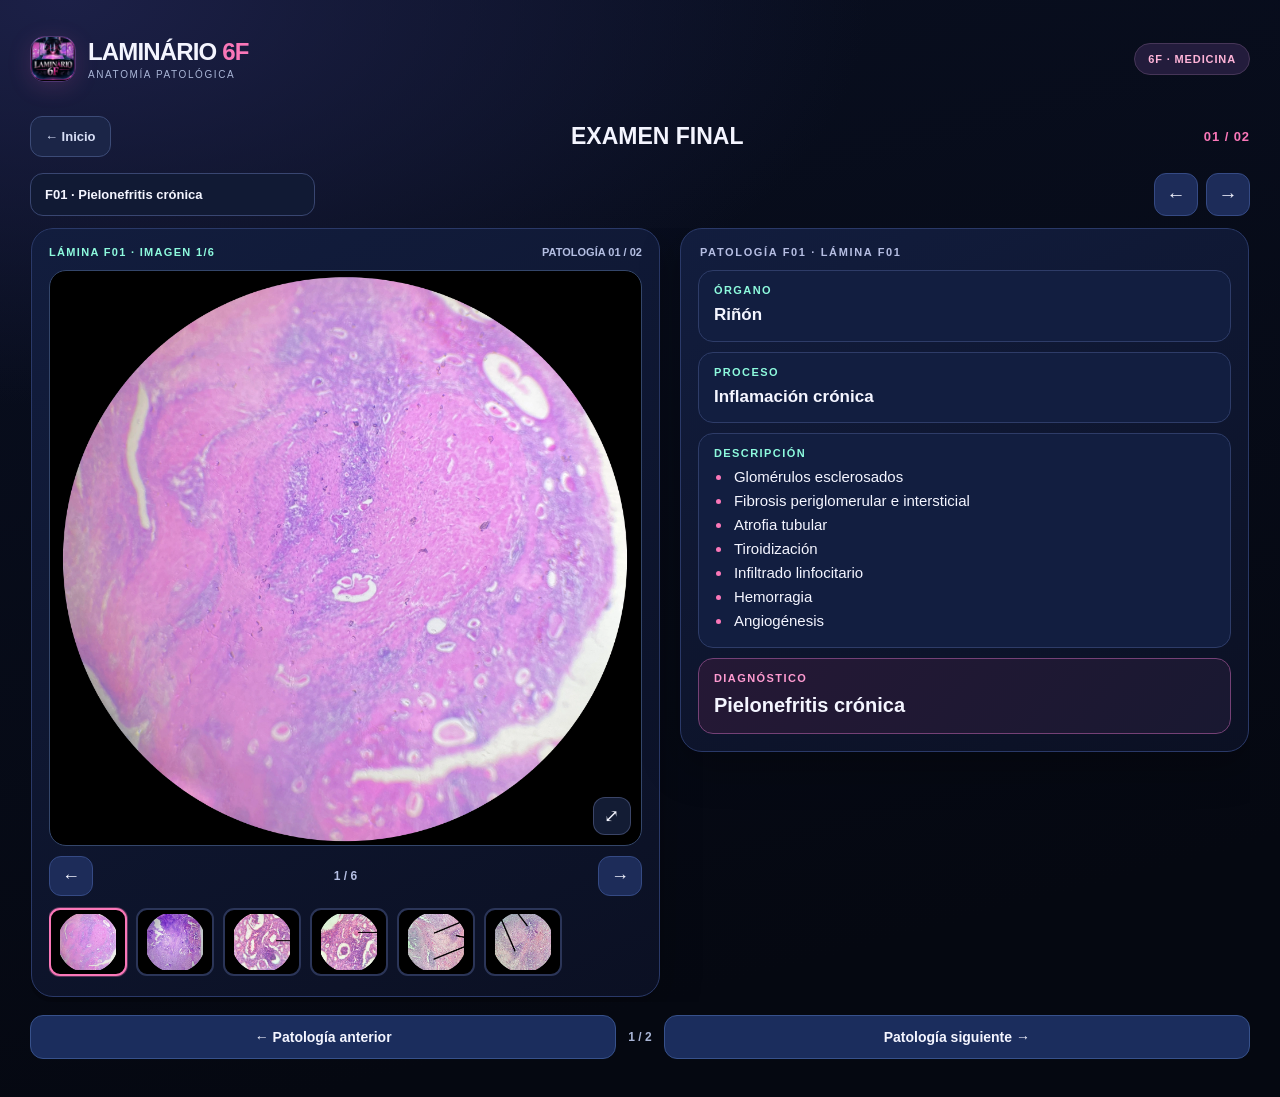
==== final.html @ 40a35e25 "Add files via upload" ====
<!DOCTYPE html>

<html lang="es"><head><title>Laminário 6F — Final</title><meta charset="utf-8"/><meta content="width=device-width,initial-scale=1,viewport-fit=cover" name="viewport"/>
<meta content="#080d1f" name="theme-color"/><meta content="yes" name="apple-mobile-web-app-capable"/><meta content="black-translucent" name="apple-mobile-web-app-status-bar-style"/><meta content="Laminário 6F" name="apple-mobile-web-app-title"/>
<link href="./assets/icons/apple-touch-icon.png" rel="apple-touch-icon" sizes="180x180"/><link href="./assets/icons/apple-touch-icon-152.png" rel="apple-touch-icon" sizes="152x152"/><link href="./assets/icons/favicon-32.png" rel="icon" sizes="32x32" type="image/png"/><link href="./manifest.webmanifest" rel="manifest"/><link href="./assets/style.css?v=20261104-final" rel="stylesheet"/><style>
/* Examen Final: omite la pintura de las patologías inactivas. */
.slide.p2-inactive { visibility: hidden; }
/* La galería usa la miniatura original, sin modificar el archivo en el servidor. */
.case-image:not([src]), .thumb img:not([src]) { opacity: 0; }
/* Evita animaciones simultáneas mientras el iPad decodifica microfotografías grandes. */
.thumbstrip { scroll-behavior: auto; }
.photo-shell.p2-loading::after {
  content: "Cargando microfotografía…";
  position: absolute; left: 50%; top: 50%; transform: translate(-50%,-50%);
  padding: 9px 13px; color: #e0e7ff; background: rgba(9,15,33,.85);
  border: 1px solid #2b3559; border-radius: 10px; font: 600 12px/1.3 system-ui,sans-serif;
  pointer-events:none; white-space:nowrap;
}

/* Final: miniaturas en una sola línea con desplazamiento horizontal. */
#deck .thumbstrip { display: flex !important; flex-wrap: nowrap !important; overflow-x: auto !important; overflow-y: hidden !important; -webkit-overflow-scrolling: touch; overscroll-behavior-x: contain; }
#deck .thumbstrip > .thumb { flex: 0 0 auto !important; }
</style></head><body><div class="shell"><header class="topbar"><a aria-label="Laminário 6F - inicio" class="wordmark" href="./index.html"><img alt="" src="./assets/icons/icon-192.png"/><span><strong>LAMINÁRIO <em>6F</em></strong><span class="sub">Anatomía patológica</span></span></a><span class="micro-tag">6F · MEDICINA</span></header><div class="p2bar"><a class="back" href="./index.html">← Inicio</a><h1 class="slide-title">EXAMEN FINAL</h1><span class="counter" id="counter">01 / 02</span></div>
<div class="toolbar"><select aria-label="Elegir patología" class="case-select" id="caseSelect"><option value="pielonefritis_cronica">F01 · Pielonefritis crónica</option><option value="nefroblastoma">F02 · Nefroblastoma (tumor de Wilms)</option></select><div class="nav-mini"><button aria-label="Patología anterior" id="prevMini" type="button">←</button><button aria-label="Patología siguiente" id="nextMini" type="button">→</button></div></div>
<main aria-label="Patologías del examen final" class="deck" id="deck"><article class="slide" data-case="pielonefritis_cronica" data-diagnosis="Pielonefritis crónica" data-images='["./assets/laminas_final/f01_1.webp", "./assets/laminas_final/f01_2.webp", "./assets/laminas_final/f01_3.webp", "./assets/laminas_final/f01_4.webp", "./assets/laminas_final/f01_5.webp", "./assets/laminas_final/f01_6.webp"]' id="case-f01">
<div class="panel photo-panel"><div class="photo-top"><strong>Lámina F01 · <span class="img-count">IMAGEN 1/6</span></strong><span>PATOLOGÍA 01 / 02</span></div>
<div class="photo-shell"><img alt="Microfotografía 1: Pielonefritis crónica" class="case-image" data-src="./assets/laminas_final/f01_1.webp" decoding="async" loading="eager"/><button aria-label="Ampliar microfotografía" class="zoom-btn" type="button">⤢</button></div>
<div class="image-controls"><button aria-label="Imagen anterior" class="img-nav" data-img-prev="" type="button">←</button><div class="img-status">1 / 6</div><button aria-label="Imagen siguiente" class="img-nav" data-img-next="" type="button">→</button></div>
<nav aria-label="Imágenes de la patología" class="thumbstrip"><button aria-label="Imagen 1" class="thumb active" data-thumb-index="0" type="button"><img alt="" data-src="./assets/laminas_final/thumbs/f01_1.webp" decoding="async" loading="lazy"/></button><button aria-label="Imagen 2" class="thumb" data-thumb-index="1" type="button"><img alt="" data-src="./assets/laminas_final/thumbs/f01_2.webp" decoding="async" loading="lazy"/></button><button aria-label="Imagen 3" class="thumb" data-thumb-index="2" type="button"><img alt="" data-src="./assets/laminas_final/thumbs/f01_3.webp" decoding="async" loading="lazy"/></button><button aria-label="Imagen 4" class="thumb" data-thumb-index="3" type="button"><img alt="" data-src="./assets/laminas_final/thumbs/f01_4.webp" decoding="async" loading="lazy"/></button><button aria-label="Imagen 5" class="thumb" data-thumb-index="4" type="button"><img alt="" data-src="./assets/laminas_final/thumbs/f01_5.webp" decoding="async" loading="lazy"/></button><button aria-label="Imagen 6" class="thumb" data-thumb-index="5" type="button"><img alt="" data-src="./assets/laminas_final/thumbs/f01_6.webp" decoding="async" loading="lazy"/></button></nav></div>
<div class="panel data-panel"><div class="case-tag">PATOLOGÍA F01 · Lámina F01</div>
<section class="field"><h3>Órgano</h3><p>Riñón</p></section>
<section class="field"><h3>Proceso</h3><p>Inflamación crónica</p></section>
<section class="field"><h3>Descripción</h3><ul><li>Glomérulos esclerosados</li><li>Fibrosis periglomerular e intersticial</li><li>Atrofia tubular</li><li>Tiroidización</li><li>Infiltrado linfocitario</li><li>Hemorragia</li><li>Angiogénesis</li></ul></section>
<section class="field diagnosis"><h3>Diagnóstico</h3><p>Pielonefritis crónica</p></section></div></article><article class="slide" data-case="nefroblastoma" data-diagnosis="Nefroblastoma (tumor de Wilms)" data-images='["./assets/laminas_final/f02_1.webp", "./assets/laminas_final/f02_2.webp", "./assets/laminas_final/f02_3.webp", "./assets/laminas_final/f02_4.webp", "./assets/laminas_final/f02_5.webp", "./assets/laminas_final/f02_6.webp", "./assets/laminas_final/f02_7.webp"]' id="case-f02">
<div class="panel photo-panel"><div class="photo-top"><strong>Lámina F02 · <span class="img-count">IMAGEN 1/7</span></strong><span>PATOLOGÍA 02 / 02</span></div>
<div class="photo-shell"><img alt="Microfotografía 1: Nefroblastoma (tumor de Wilms)" class="case-image" data-src="./assets/laminas_final/f02_1.webp" decoding="async" loading="eager"/><button aria-label="Ampliar microfotografía" class="zoom-btn" type="button">⤢</button></div>
<div class="image-controls"><button aria-label="Imagen anterior" class="img-nav" data-img-prev="" type="button">←</button><div class="img-status">1 / 7</div><button aria-label="Imagen siguiente" class="img-nav" data-img-next="" type="button">→</button></div>
<nav aria-label="Imágenes de la patología" class="thumbstrip"><button aria-label="Imagen 1" class="thumb active" data-thumb-index="0" type="button"><img alt="" data-src="./assets/laminas_final/thumbs/f02_1.webp" decoding="async" loading="lazy"/></button><button aria-label="Imagen 2" class="thumb" data-thumb-index="1" type="button"><img alt="" data-src="./assets/laminas_final/thumbs/f02_2.webp" decoding="async" loading="lazy"/></button><button aria-label="Imagen 3" class="thumb" data-thumb-index="2" type="button"><img alt="" data-src="./assets/laminas_final/thumbs/f02_3.webp" decoding="async" loading="lazy"/></button><button aria-label="Imagen 4" class="thumb" data-thumb-index="3" type="button"><img alt="" data-src="./assets/laminas_final/thumbs/f02_4.webp" decoding="async" loading="lazy"/></button><button aria-label="Imagen 5" class="thumb" data-thumb-index="4" type="button"><img alt="" data-src="./assets/laminas_final/thumbs/f02_5.webp" decoding="async" loading="lazy"/></button><button aria-label="Imagen 6" class="thumb" data-thumb-index="5" type="button"><img alt="" data-src="./assets/laminas_final/thumbs/f02_6.webp" decoding="async" loading="lazy"/></button><button aria-label="Imagen 7" class="thumb" data-thumb-index="6" type="button"><img alt="" data-src="./assets/laminas_final/thumbs/f02_7.webp" decoding="async" loading="lazy"/></button></nav></div>
<div class="panel data-panel"><div class="case-tag">PATOLOGÍA F02 · Lámina F02</div>
<section class="field"><h3>Órgano</h3><p>Riñón</p></section>
<section class="field"><h3>Proceso</h3><p>Neoplasia maligna</p></section>
<section class="field"><h3>Descripción</h3><ul><li>Proliferación neoplásica maligna</li><li>Compuesta por tres componentes: blastematoso, epitelial y mesenquimatoso</li></ul></section>
<section class="field diagnosis"><h3>Diagnóstico</h3><p>Nefroblastoma (tumor de Wilms)</p></section></div></article></main>
<div class="bottom-pager"><button id="pagerPrev" type="button">← Patología anterior</button><span class="progress" id="pagerCounter">1 / 2</span><button id="pagerNext" type="button">Patología siguiente →</button></div>
</div><div aria-hidden="true" class="lightbox" id="lightbox"><button aria-label="Cerrar" class="lightbox-close" type="button">×</button><img alt="" id="fullImage"/></div><script>(()=>{
'use strict';
const deck = document.getElementById('deck');
if(!deck) return;
const slides = [...deck.querySelectorAll('.slide')];
const counter = document.getElementById('counter');
const caseSelect = document.getElementById('caseSelect');
const miniPrev = document.getElementById('prevMini');
const miniNext = document.getElementById('nextMini');
const pagerPrev = document.getElementById('pagerPrev');
const pagerNext = document.getElementById('pagerNext');
const pagerCounter = document.getElementById('pagerCounter');
const fullscreen = document.getElementById('lightbox');
const fullImage = document.getElementById('fullImage');

let current = -1;
let lastImageSwipe = 0;
let touchStart = null;

function refreshThumbs(slide) {
  if(!slide._active) return;
  const strip = slide._strip;
  const viewport = strip.getBoundingClientRect();
  // Sólo las miniaturas visibles y sus vecinas (hasta 60 px) tienen src.
  const margin = 60;
  for (const thumb of slide._thumbs) {
    const img = thumb.querySelector('img');
    const box = thumb.getBoundingClientRect();
    const visible = box.right >= viewport.left - margin && box.left <= viewport.right + margin;
    const path = img.dataset.src;
    if(visible) {
      if(path && img.getAttribute('src') !== path) img.src = path;
    } else if(img.hasAttribute('src')) {
      img.removeAttribute('src');
    }
  }
}
function queueThumbRefresh(slide, delay=0) {
  clearTimeout(slide._thumbTimer);
  slide._thumbTimer = setTimeout(() => {
    if(!slide._active) return;
    refreshThumbs(slide);
  }, delay);
}
function releaseSlide(slide) {
  clearTimeout(slide._thumbTimer);
  if(slide._thumbFrame) cancelAnimationFrame(slide._thumbFrame);
  slide._active = false;
  // Removing src drops the live DOM reference to full-resolution bitmaps.
  // The browser manages when the decoded bitmap is actually evicted.
  slide._main.removeAttribute('src');
  slide._main.closest('.photo-shell')?.classList.remove('p2-loading');
  for(const thumb of slide._thumbs) thumb.querySelector('img').removeAttribute('src');
  slide.classList.add('p2-inactive');
}
function mountSlide(slide) {
  slide._active = true;
  slide.classList.remove('p2-inactive');
  const path=slide._images[slide._imageIndex];
  const main=slide._main;
  main.loading='eager';
  main.decoding='async';
  main.fetchPriority='high';
  if(path && main.getAttribute('src') !== path) {
    slide._imageRequest=(slide._imageRequest||0)+1;
    const token=slide._imageRequest;
    slide._main.closest('.photo-shell')?.classList.add('p2-loading');
    main.src=path;
    // decode() resolves asynchronously; avoid loading all other cards.
    Promise.resolve(typeof main.decode==='function' ? main.decode() : null).catch(()=>{}).finally(()=>{
      if(slide._active && slide._imageRequest===token) {
        slide._main.closest('.photo-shell')?.classList.remove('p2-loading');
      }
    });
  }
  // Paint data panel immediately; defer thumbnail image decode until the
  // main image has had a chance to load and the card becomes visible.
  queueThumbRefresh(slide, 170);
}
function renderImage(slide, index) {
  const images=slide._images;
  if(!images.length) return;
  index=(index+images.length)%images.length;
  slide._imageIndex=index;
  const path=images[index];
  const main=slide._main;
  main.alt=`Microfotografía ${index+1}: ${slide.dataset.diagnosis||''}`;
  slide._count.textContent=`IMAGEN ${index+1}/${images.length}`;
  slide._status.textContent=`${index+1} / ${images.length}`;
  slide._thumbs.forEach((thumb,i)=>thumb.classList.toggle('active',i===index));
  if(slide._zoom) {
    slide._zoom.dataset.zoom=path;
    slide._zoom.dataset.alt=slide.dataset.diagnosis||'';
  }
  if(!slide._active) return;
  if(main.getAttribute('src')!==path) {
    slide._imageRequest=(slide._imageRequest||0)+1;
    const token=slide._imageRequest;
    slide._main.closest('.photo-shell')?.classList.add('p2-loading');
    main.src=path;
    Promise.resolve(typeof main.decode==='function' ? main.decode() : null).catch(()=>{}).finally(()=>{
      if(slide._active && slide._imageRequest===token) {
        slide._main.closest('.photo-shell')?.classList.remove('p2-loading');
      }
    });
  }
  // The thumbnail strip scrolls on its own; it never moves the card.
  const selected=slide._thumbs[index];
  if(selected){
    const strip=slide._strip;
    const rect=selected.getBoundingClientRect();
    const view=strip.getBoundingClientRect();
    if(rect.left<view.left+3 || rect.right>view.right-3){
      const left=selected.offsetLeft-strip.offsetLeft;
      strip.scrollTo({left:Math.max(0,left-(strip.clientWidth-selected.offsetWidth)/2),behavior:'auto'});
    }
  }
  queueThumbRefresh(slide, 70);
}
function showZoom(slide) {
  if(!slide._active || !fullscreen || !fullImage) return;
  if(Date.now()-lastImageSwipe<420) return;
  const url=slide._images[slide._imageIndex];
  fullImage.src=url;
  fullImage.alt=slide.dataset.diagnosis||'';
  fullscreen.classList.add('open');
  document.body.style.overflow='hidden';
}
slides.forEach(slide => {
  slide._images=JSON.parse(slide.dataset.images||'[]');
  slide._imageIndex=0;
  slide._active=false;
  slide._main=slide.querySelector('.case-image');
  slide._strip=slide.querySelector('.thumbstrip');
  slide._count=slide.querySelector('.img-count');
  slide._status=slide.querySelector('.img-status');
  slide._zoom=slide.querySelector('.zoom-btn');
  slide._thumbs=[...slide.querySelectorAll('[data-thumb-index]')];
  slide.classList.add('p2-inactive');
  // Metadata only; no image is loaded during initialization.
  slide._thumbs.forEach((thumb, i)=>{
    const image=thumb.querySelector('img');
    image.loading='lazy'; image.decoding='async';
    if(!image.dataset.src) image.dataset.src=slide._images[i]||'';
    image.removeAttribute('src');
    thumb.addEventListener('click',e=>{
      e.preventDefault(); e.stopPropagation(); renderImage(slide,i);
    });
  });
  slide._main.removeAttribute('src');
  slide._main.loading='lazy';
  slide._renderImage=i=>renderImage(slide,i);
  slide.querySelector('[data-img-prev]')?.addEventListener('click',e=>{
    e.preventDefault();e.stopPropagation();renderImage(slide,slide._imageIndex-1);
  });
  slide.querySelector('[data-img-next]')?.addEventListener('click',e=>{
    e.preventDefault();e.stopPropagation();renderImage(slide,slide._imageIndex+1);
  });
  slide._main.addEventListener('click',()=>showZoom(slide));
  slide._zoom?.addEventListener('click',e=>{
    e.preventDefault();e.stopPropagation();showZoom(slide);
  });
  slide._strip.addEventListener('scroll',()=>{
    if(!slide._active)return;
    if(slide._thumbFrame) cancelAnimationFrame(slide._thumbFrame);
    slide._thumbFrame=requestAnimationFrame(()=>refreshThumbs(slide));
  },{passive:true});
});

function sync(n) {
  const s=slides[n];
  counter.textContent=String(n+1).padStart(2,'0')+' / '+String(slides.length).padStart(2,'0');
  pagerCounter.textContent=(n+1)+' / '+slides.length;
  caseSelect.value=s.dataset.case;
  if(location.hash!=='#'+s.id) history.replaceState(null,'','#'+s.id);
}
function go(n, smooth=true) {
  n=(n+slides.length)%slides.length;
  if(current===n)return;
  const old=slides[current];
  const slide=slides[n];
  // Omit large card transitions while the image is being decoded.
  // Moving the deck instantly avoids rendering a 4K photo on every
  // animation frame. The image itself remains full original resolution.
  if(old) releaseSlide(old);
  for(const other of slides) if(other!==slide && other!==old && other._active) releaseSlide(other);
  current=n;
  deck.scrollTo({left:slide.offsetLeft-deck.offsetLeft,behavior:'auto'});
  sync(n);
  mountSlide(slide);
}

// Swipe within a pathology switches only the selected microphotograph.
deck.addEventListener('touchstart',e=>{
  if(e.touches.length!==1){touchStart=null;return;}
  if(e.target.closest('.thumbstrip,button,select,a')){touchStart=null;return;}
  const slide=e.target.closest('.slide');
  if(!slide || !slide._active){touchStart=null;return;}
  touchStart={x:e.touches[0].clientX,y:e.touches[0].clientY,slide};
},{passive:true});
deck.addEventListener('touchend',e=>{
  if(!touchStart||!e.changedTouches.length)return;
  const start=touchStart;touchStart=null;
  const dx=e.changedTouches[0].clientX-start.x;
  const dy=e.changedTouches[0].clientY-start.y;
  if(Math.abs(dx)<42||Math.abs(dx)<Math.abs(dy)*1.35)return;
  if(start.slide._images.length<2)return;
  lastImageSwipe=Date.now();
  start.slide._renderImage(start.slide._imageIndex+(dx<0?1:-1));
},{passive:true});
deck.addEventListener('touchcancel',()=>{touchStart=null;},{passive:true});

for(const button of [miniPrev,pagerPrev]) button?.addEventListener('click',()=>go(current-1));
for(const button of [miniNext,pagerNext]) button?.addEventListener('click',()=>go(current+1));
caseSelect?.addEventListener('change',()=>{
  const n=slides.findIndex(slide=>slide.dataset.case===caseSelect.value);
  if(n>=0)go(n,false);
});
function closeZoom(){
  fullscreen?.classList.remove('open');
  document.body.style.overflow='';
  if(fullImage) fullImage.removeAttribute('src');
}
fullscreen?.addEventListener('click',e=>{
  if(e.target===fullscreen || e.target.closest('.lightbox-close'))closeZoom();
});
document.addEventListener('keydown',e=>{
  if(fullscreen?.classList.contains('open')){if(e.key==='Escape')closeZoom();return;}
  if(e.target.closest('input,select,textarea'))return;
  const slide=slides[current];
  if(e.key==='ArrowRight'&&slide._images.length>1)slide._renderImage(slide._imageIndex+1);
  if(e.key==='ArrowLeft'&&slide._images.length>1)slide._renderImage(slide._imageIndex-1);
});
window.addEventListener('hashchange',()=>{
  const n=slides.findIndex(s=>'#'+s.id===location.hash);
  if(n>=0&&n!==current)go(n,false);
});
window.addEventListener('pageshow',()=>{
  if(current>=0 && !slides[current]._active)mountSlide(slides[current]);
});
const initial=slides.findIndex(s=>'#'+s.id===location.hash);
requestAnimationFrame(()=>go(initial<0?0:initial,false));
})();
</script></body></html>
---- assets/style.css ----
:root{color-scheme:dark;--bg:#070a15;--base:#0c1228;--surface:#111a36;--surface2:#121e43;--stroke:#2b3559;--text:#f4f5ff;--muted:#a9b5d6;--pink:#fa77b8;--pink2:#ef5bac;--mint:#8dfadd;--gold:#ffc683;--radius:22px}
*{box-sizing:border-box}html{scroll-behavior:smooth}body{margin:0;min-width:320px;max-width:100%;overflow-x:hidden;background:radial-gradient(ellipse 85% 50% at 5% 0%,#1c2047 0%,transparent 74%),linear-gradient(165deg,#090f21,#050811 82%);font-family:Inter,ui-sans-serif,-apple-system,BlinkMacSystemFont,'Segoe UI',Roboto,Arial,sans-serif;color:var(--text);-webkit-font-smoothing:antialiased}
a{color:inherit;text-decoration:none}button,select{font:inherit}button,a,select{-webkit-tap-highlight-color:transparent}button{cursor:pointer}button:focus-visible,a:focus-visible,select:focus-visible{outline:3px solid var(--mint);outline-offset:3px}
.shell{max-width:1280px;margin:0 auto;padding:clamp(15px,2.5vw,30px);padding-bottom:max(25px,env(safe-area-inset-bottom))}
.topbar{display:flex;align-items:center;justify-content:space-between;gap:14px;min-height:58px;margin-bottom:clamp(16px,2.4vw,28px)}
.wordmark{display:inline-flex;align-items:center;gap:12px;min-width:0}.wordmark img{width:46px;height:46px;object-fit:cover;border-radius:14px;border:1px solid #4d3670;box-shadow:0 5px 23px #fc66bc25}.wordmark strong{font-size:clamp(16px,2.5vw,24px);font-weight:900;letter-spacing:-.035em;white-space:nowrap}.wordmark strong em{font-style:normal;color:var(--pink)}.wordmark .sub{font-size:10px;text-transform:uppercase;letter-spacing:.16em;color:var(--muted);display:block;margin-top:3px}
.micro-tag{padding:9px 13px;border:1px solid #463658;background:#231c3c;border-radius:99px;font-size:11px;font-weight:900;color:#ffb4d8;letter-spacing:.08em;white-space:nowrap}
.home{min-height:min(780px,92svh);display:grid;place-items:center;gap:22px;grid-template-columns:1fr 1fr}.home-hero{width:100%;max-width:500px;align-self:center;justify-self:center;position:relative}.home-hero img{width:100%;height:auto;max-height:min(55svh,515px);object-fit:contain;display:block;border-radius:25%;filter:drop-shadow(0 24px 50px #ee409a1c)}.home-copy{align-self:center}.eyebrow{font-size:11px;font-weight:900;color:var(--mint);letter-spacing:.19em;text-transform:uppercase}.home h1{font-size:clamp(36px,6vw,78px);letter-spacing:-.065em;line-height:1.01;margin:12px 0 18px}.home h1 span{color:var(--pink)}.home .caption{font-size:clamp(14px,1.8vw,17px);color:var(--muted);margin:0 0 27px;line-height:1.5}.choice-grid{display:grid;grid-template-columns:repeat(2,minmax(0,1fr));gap:12px}.choice{min-width:0;display:flex;flex-direction:column;gap:18px;justify-content:space-between;text-align:left;border:1px solid #303c69;background:linear-gradient(145deg,#162448,#11172c);border-radius:21px;padding:clamp(16px,2vw,23px);min-height:204px;transition:transform .2s,border-color .2s,background .2s;box-shadow:0 16px 30px #0003}.choice:hover{transform:translateY(-3px);border-color:var(--pink)}.choice .heading{display:flex;align-items:center;justify-content:space-between;gap:8px}.choice .number{font-size:clamp(32px,4vw,48px);font-weight:950;line-height:1;letter-spacing:-.06em}.choice .arrow{font-size:22px;color:var(--pink)}.choice .c-title{font-size:15px;font-weight:850}.choice .c-desc{font-size:12px;color:var(--muted);margin-top:6px;line-height:1.45}.choice.coming{background:linear-gradient(145deg,#171e36,#101727);border-color:#273148}.choice.coming .number{color:#8390b9}.choice.coming .arrow{color:#7281a6}
.coming-section{max-width:800px;min-height:62svh;display:grid;place-items:center;text-align:center;margin:auto}.coming-section .inner{background:linear-gradient(180deg,#111b3c,#0b1027);border:1px solid #2a3968;border-radius:28px;padding:clamp(25px,5vw,65px);width:100%}.coming-section h1{font-size:clamp(40px,8vw,92px);letter-spacing:-.055em;margin:4px 0}.coming-section p{color:var(--muted);font-size:clamp(14px,2vw,18px)}.primary-link{display:inline-flex;justify-content:center;align-items:center;border-radius:13px;padding:12px 18px;background:#283b78;border:1px solid #3c5292;font-weight:800;margin-top:22px}
.p2bar{display:grid;grid-template-columns:auto minmax(0,1fr) auto;gap:14px;align-items:center;margin:0 0 16px}.back{display:inline-flex;align-items:center;gap:8px;color:#d8dff6;background:#1b2547;border:1px solid #3c4b77;border-radius:12px;font-weight:700;font-size:13px;padding:12px 14px;white-space:nowrap}.slide-title{font-size:clamp(16px,2.5vw,23px);font-weight:900;text-align:center;line-height:1.1;margin:0}.counter{color:var(--pink);font-size:13px;letter-spacing:.07em;font-variant-numeric:tabular-nums;font-weight:900;white-space:nowrap}
.toolbar{display:flex;align-items:center;gap:10px;justify-content:space-between;margin-bottom:12px;flex-wrap:wrap}.case-select{min-width:0;max-width:100%;background:#111a34;color:var(--text);border:1px solid #394671;border-radius:13px;min-height:43px;padding:9px 35px 9px 14px;appearance:none;cursor:pointer;font-size:13px;font-weight:750}.nav-mini{display:inline-flex;gap:8px}.nav-mini button{background:#1d2c59;color:var(--text);border:1px solid #354a84;border-radius:12px;font-weight:800;font-size:19px;width:44px;height:43px}.nav-mini button:hover{border-color:#ed8fc5}
/* Scroll snap itself is the swipe engine, even without JavaScript. */
.deck{display:flex;gap:0;width:100%;overflow-x:hidden;overflow-y:hidden;scroll-snap-type:none;overscroll-behavior-x:contain;scrollbar-width:none;border-radius:var(--radius);touch-action:pan-y}.deck::-webkit-scrollbar{display:none}.slide{scroll-snap-align:none;scroll-snap-stop:normal;flex:0 0 100%;min-width:0;width:100%;padding:0 1px 5px;display:grid;grid-template-columns:minmax(0,1.05fr) minmax(0,.95fr);gap:clamp(10px,1.6vw,20px);align-items:start}
.panel{min-width:0;background:linear-gradient(155deg,#121d3e,#0b1023);border:1px solid #2a3968;box-shadow:0 15px 40px #0004;border-radius:var(--radius);padding:clamp(10px,1.5vw,17px)}
.photo-top{display:flex;align-items:center;justify-content:space-between;gap:8px;margin:0 0 12px;color:#b4bee2}.photo-top strong{font-size:11px;font-weight:900;letter-spacing:.12em;color:var(--mint);text-transform:uppercase}.photo-top span{font-size:11px;font-variant-numeric:tabular-nums;font-weight:800;white-space:nowrap}
.photo-shell{background:#000;border:1px solid #34466a;border-radius:17px;width:100%;height:clamp(280px,54svh,630px);overflow:hidden;display:flex;align-items:center;justify-content:center;position:relative}
.photo-shell img{width:100%;height:100%;object-fit:contain;display:block;clip-path:inset(3px round 5px);user-select:none;-webkit-user-drag:none}
.zoom-btn{position:absolute;right:10px;bottom:10px;width:38px;height:38px;background:#182342cc;color:var(--text);border:1px solid #56618a99;border-radius:12px;font-size:18px;backdrop-filter:blur(8px)}
.image-controls{display:grid;grid-template-columns:44px 1fr 44px;gap:10px;align-items:center;margin-top:10px}.img-nav{height:40px;border-radius:12px;border:1px solid #354a84;background:#1d2c59;color:var(--text);font-weight:900;font-size:18px}.img-status{text-align:center;color:#b4bee2;font-size:12px;font-weight:850;font-variant-numeric:tabular-nums}.thumbstrip{display:flex;gap:9px;overflow-x:auto;padding:12px 0 3px;scrollbar-width:thin;scrollbar-color:#343f66 transparent}.thumb{flex:0 0 68px;height:68px;overflow:hidden;border-radius:11px;border:2px solid #2b3558;display:block;background:#000}.thumb.active{border-color:var(--pink);box-shadow:0 0 0 1px #fc7cbb50}.thumb img{width:100%;height:100%;display:block;object-fit:contain;clip-path:inset(3px round 4px)}
.data-panel{display:flex;flex-direction:column;gap:10px}.case-tag{font-size:11px;text-transform:uppercase;letter-spacing:.15em;color:#b6bee3;font-weight:900;padding:0 2px 2px}.field{border:1px solid #2e3c68;background:#121e40;border-radius:15px;padding:clamp(12px,1.4vw,17px)}.field h3{margin:0 0 7px;color:var(--mint);font-size:11px;letter-spacing:.13em;text-transform:uppercase;font-weight:900}.field p{margin:0;font-size:clamp(14px,1.4vw,17px);line-height:1.45;font-weight:650}.field ul{padding-left:18px;margin:0}.field li{line-height:1.46;font-size:clamp(13px,1.25vw,15px);padding-left:2px;margin:3px 0}.field li::marker{color:var(--pink)}.diagnosis{border-color:#754176;background:linear-gradient(130deg,#251835,#191831)}.diagnosis h3{color:#ff9bd1}.diagnosis p{font-weight:850;font-size:clamp(15px,1.75vw,20px)}
.bottom-pager{display:flex;align-items:center;justify-content:space-between;gap:12px;padding:13px 0}.bottom-pager button{flex:1;border-radius:13px;border:1px solid #37518b;background:#1b2d5d;color:var(--text);font-size:14px;font-weight:800;padding:13px 10px}.bottom-pager .progress{color:var(--muted);font-size:12px;white-space:nowrap;font-weight:750}
.lightbox{display:none;position:fixed;inset:0;background:#040712f2;z-index:100;align-items:center;justify-content:center;padding:65px 10px max(10px,env(safe-area-inset-bottom))}.lightbox.open{display:flex}.lightbox img{max-width:98%;max-height:95%;object-fit:contain;background:#000;border-radius:12px}.lightbox-close{position:absolute;right:clamp(15px,4vw,40px);top:clamp(13px,4vw,30px);font-size:28px;color:#fff;border:1px solid #7180a0;border-radius:50%;background:#172043;width:43px;height:43px}
@media (min-width:1020px){.slide{grid-template-columns:minmax(0,1.05fr) minmax(0,.95fr)}.photo-shell{height:min(64svh,610px)}.data-panel{gap:10px}.field{padding:13px 15px}.field li{margin:2px 0}}
@media (min-width:700px) and (max-width:1019px){.photo-shell{height:clamp(350px,50svh,600px)}.field{padding:12px}.field li{font-size:13.5px}}
@media(max-width:699px){.shell{padding:12px 10px max(16px,env(safe-area-inset-bottom))}.topbar{min-height:49px;margin-bottom:12px}.wordmark{gap:9px}.wordmark img{width:39px;height:39px;border-radius:11px}.wordmark strong{font-size:18px}.wordmark .sub{font-size:9px}.micro-tag{padding:8px 11px;font-size:10px}.home{display:flex;flex-direction:column;min-height:auto;gap:8px;padding:12px 0 25px}.home-hero{max-width:min(46svh,285px)}.home-hero img{max-height:clamp(155px,28svh,270px)}.home-copy{width:100%;text-align:center}.home h1{font-size:clamp(36px,9vw,55px);margin:8px 0}.home .caption{margin-bottom:17px}.choice-grid{text-align:left}.choice{min-height:174px;padding:14px;gap:18px}.choice .number{font-size:33px}.choice .c-title{font-size:14px}.choice .c-desc{font-size:11px}.p2bar{gap:8px;grid-template-columns:auto minmax(0,1fr) auto;margin-bottom:10px}.back{padding:10px 11px;font-size:12px}.slide-title{font-size:15px}.counter{font-size:12px}.case-select{flex:1;min-width:0;max-width:calc(100% - 112px)}.toolbar{flex-wrap:nowrap;gap:7px}.slide{display:flex;flex-direction:column;gap:11px}.slide>.panel{width:100%;border-radius:19px}.photo-panel{padding:10px}.photo-top{margin-bottom:8px}.photo-shell{height:clamp(240px,40svh,400px);border-radius:13px}.thumbstrip{gap:7px;padding-top:9px}.thumb{height:53px;flex-basis:53px}.data-panel{padding:10px;gap:8px}.case-tag{padding:0 3px}.field{padding:10px 12px;border-radius:13px}.field h3{font-size:10.5px;margin-bottom:4px}.field p{font-size:14.5px}.field li{font-size:13px;line-height:1.33;margin:2px 0}.diagnosis p{font-size:15px}.bottom-pager button{font-size:13px;padding:12px 8px}.bottom-pager{gap:8px}}
@media(max-width:370px){.micro-tag{display:none}.choice-grid{gap:9px}.choice{min-height:165px}.home-hero{max-width:225px}.p2bar .slide-title{font-size:13px}.field li{font-size:12px}}
@media (prefers-reduced-motion:reduce){*{scroll-behavior:auto!important;animation:none!important;transition:none!important}}

/* P2: las patologías son fijas; solo las microfotografías responden al gesto lateral. */
.photo-shell{touch-action:pan-y}
.case-image{transition:opacity 120ms ease-out}
.img-nav:disabled{opacity:.4;cursor:default}
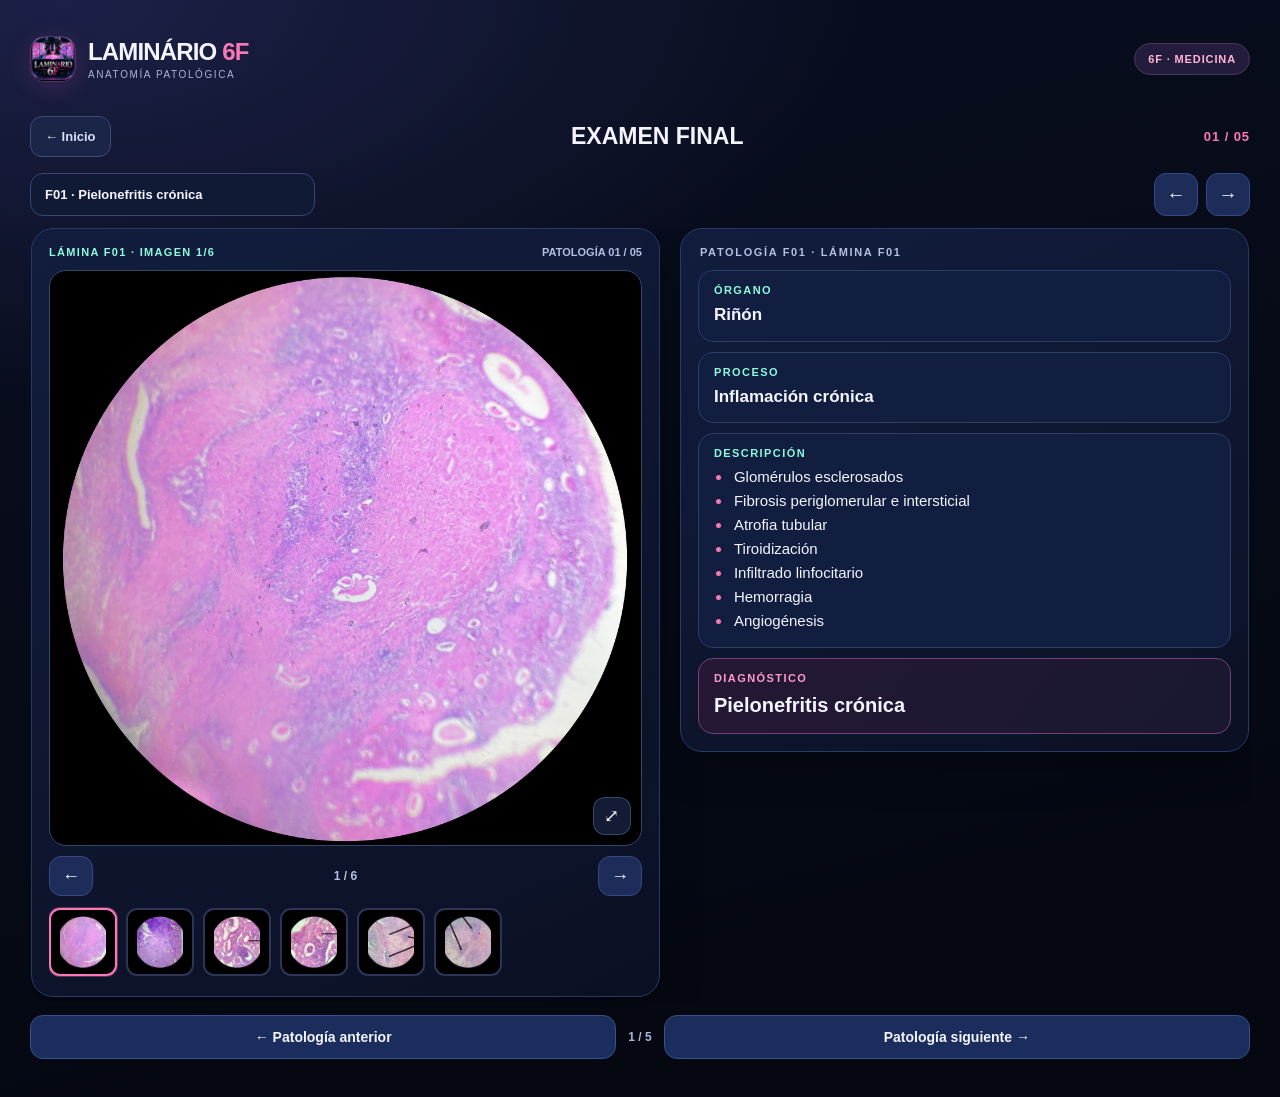
==== commit 908d8a1d: "Add files via upload" ====
--- a/final.html
+++ b/final.html
@@ -2,7 +2,7 @@
 
 <html lang="es"><head><title>Laminário 6F — Final</title><meta charset="utf-8"/><meta content="width=device-width,initial-scale=1,viewport-fit=cover" name="viewport"/>
 <meta content="#080d1f" name="theme-color"/><meta content="yes" name="apple-mobile-web-app-capable"/><meta content="black-translucent" name="apple-mobile-web-app-status-bar-style"/><meta content="Laminário 6F" name="apple-mobile-web-app-title"/>
-<link href="./assets/icons/apple-touch-icon.png" rel="apple-touch-icon" sizes="180x180"/><link href="./assets/icons/apple-touch-icon-152.png" rel="apple-touch-icon" sizes="152x152"/><link href="./assets/icons/favicon-32.png" rel="icon" sizes="32x32" type="image/png"/><link href="./manifest.webmanifest" rel="manifest"/><link href="./assets/style.css?v=20261104-final" rel="stylesheet"/><style>
+<link href="./assets/icons/apple-touch-icon.png" rel="apple-touch-icon" sizes="180x180"/><link href="./assets/icons/apple-touch-icon-152.png" rel="apple-touch-icon" sizes="152x152"/><link href="./assets/icons/favicon-32.png" rel="icon" sizes="32x32" type="image/png"/><link href="./manifest.webmanifest" rel="manifest"/><link href="./assets/style.css?v=20261111-final5" rel="stylesheet"/><style>
 /* Examen Final: omite la pintura de las patologías inactivas. */
 .slide.p2-inactive { visibility: hidden; }
 /* La galería usa la miniatura original, sin modificar el archivo en el servidor. */
@@ -17,13 +17,10 @@
   pointer-events:none; white-space:nowrap;
 }
 
-/* Final: miniaturas en una sola línea con desplazamiento horizontal. */
-#deck .thumbstrip { display: flex !important; flex-wrap: nowrap !important; overflow-x: auto !important; overflow-y: hidden !important; -webkit-overflow-scrolling: touch; overscroll-behavior-x: contain; }
-#deck .thumbstrip > .thumb { flex: 0 0 auto !important; }
-</style></head><body><div class="shell"><header class="topbar"><a aria-label="Laminário 6F - inicio" class="wordmark" href="./index.html"><img alt="" src="./assets/icons/icon-192.png"/><span><strong>LAMINÁRIO <em>6F</em></strong><span class="sub">Anatomía patológica</span></span></a><span class="micro-tag">6F · MEDICINA</span></header><div class="p2bar"><a class="back" href="./index.html">← Inicio</a><h1 class="slide-title">EXAMEN FINAL</h1><span class="counter" id="counter">01 / 02</span></div>
-<div class="toolbar"><select aria-label="Elegir patología" class="case-select" id="caseSelect"><option value="pielonefritis_cronica">F01 · Pielonefritis crónica</option><option value="nefroblastoma">F02 · Nefroblastoma (tumor de Wilms)</option></select><div class="nav-mini"><button aria-label="Patología anterior" id="prevMini" type="button">←</button><button aria-label="Patología siguiente" id="nextMini" type="button">→</button></div></div>
+</style></head><body><div class="shell"><header class="topbar"><a aria-label="Laminário 6F - inicio" class="wordmark" href="./index.html"><img alt="" src="./assets/icons/icon-192.png"/><span><strong>LAMINÁRIO <em>6F</em></strong><span class="sub">Anatomía patológica</span></span></a><span class="micro-tag">6F · MEDICINA</span></header><div class="p2bar"><a class="back" href="./index.html">← Inicio</a><h1 class="slide-title">EXAMEN FINAL</h1><span class="counter" id="counter">01 / 05</span></div>
+<div class="toolbar"><select aria-label="Elegir patología" class="case-select" id="caseSelect"><option value="pielonefritis_cronica">F01 · Pielonefritis crónica</option><option value="nefroblastoma">F02 · Nefroblastoma (tumor de Wilms)</option><option value="bocio_coloide_multinodular">F03 · Bocio coloide multinodular</option><option value="tiroiditis_de_hashimoto">F04 · Tiroiditis de Hashimoto</option><option value="carcinoma_papilar_de_tiroides">F05 · Carcinoma papilar de tiroides</option></select><div class="nav-mini"><button aria-label="Patología anterior" id="prevMini" type="button">←</button><button aria-label="Patología siguiente" id="nextMini" type="button">→</button></div></div>
 <main aria-label="Patologías del examen final" class="deck" id="deck"><article class="slide" data-case="pielonefritis_cronica" data-diagnosis="Pielonefritis crónica" data-images='["./assets/laminas_final/f01_1.webp", "./assets/laminas_final/f01_2.webp", "./assets/laminas_final/f01_3.webp", "./assets/laminas_final/f01_4.webp", "./assets/laminas_final/f01_5.webp", "./assets/laminas_final/f01_6.webp"]' id="case-f01">
-<div class="panel photo-panel"><div class="photo-top"><strong>Lámina F01 · <span class="img-count">IMAGEN 1/6</span></strong><span>PATOLOGÍA 01 / 02</span></div>
+<div class="panel photo-panel"><div class="photo-top"><strong>Lámina F01 · <span class="img-count">IMAGEN 1/6</span></strong><span>PATOLOGÍA 01 / 05</span></div>
 <div class="photo-shell"><img alt="Microfotografía 1: Pielonefritis crónica" class="case-image" data-src="./assets/laminas_final/f01_1.webp" decoding="async" loading="eager"/><button aria-label="Ampliar microfotografía" class="zoom-btn" type="button">⤢</button></div>
 <div class="image-controls"><button aria-label="Imagen anterior" class="img-nav" data-img-prev="" type="button">←</button><div class="img-status">1 / 6</div><button aria-label="Imagen siguiente" class="img-nav" data-img-next="" type="button">→</button></div>
 <nav aria-label="Imágenes de la patología" class="thumbstrip"><button aria-label="Imagen 1" class="thumb active" data-thumb-index="0" type="button"><img alt="" data-src="./assets/laminas_final/thumbs/f01_1.webp" decoding="async" loading="lazy"/></button><button aria-label="Imagen 2" class="thumb" data-thumb-index="1" type="button"><img alt="" data-src="./assets/laminas_final/thumbs/f01_2.webp" decoding="async" loading="lazy"/></button><button aria-label="Imagen 3" class="thumb" data-thumb-index="2" type="button"><img alt="" data-src="./assets/laminas_final/thumbs/f01_3.webp" decoding="async" loading="lazy"/></button><button aria-label="Imagen 4" class="thumb" data-thumb-index="3" type="button"><img alt="" data-src="./assets/laminas_final/thumbs/f01_4.webp" decoding="async" loading="lazy"/></button><button aria-label="Imagen 5" class="thumb" data-thumb-index="4" type="button"><img alt="" data-src="./assets/laminas_final/thumbs/f01_5.webp" decoding="async" loading="lazy"/></button><button aria-label="Imagen 6" class="thumb" data-thumb-index="5" type="button"><img alt="" data-src="./assets/laminas_final/thumbs/f01_6.webp" decoding="async" loading="lazy"/></button></nav></div>
@@ -32,7 +29,7 @@
 <section class="field"><h3>Proceso</h3><p>Inflamación crónica</p></section>
 <section class="field"><h3>Descripción</h3><ul><li>Glomérulos esclerosados</li><li>Fibrosis periglomerular e intersticial</li><li>Atrofia tubular</li><li>Tiroidización</li><li>Infiltrado linfocitario</li><li>Hemorragia</li><li>Angiogénesis</li></ul></section>
 <section class="field diagnosis"><h3>Diagnóstico</h3><p>Pielonefritis crónica</p></section></div></article><article class="slide" data-case="nefroblastoma" data-diagnosis="Nefroblastoma (tumor de Wilms)" data-images='["./assets/laminas_final/f02_1.webp", "./assets/laminas_final/f02_2.webp", "./assets/laminas_final/f02_3.webp", "./assets/laminas_final/f02_4.webp", "./assets/laminas_final/f02_5.webp", "./assets/laminas_final/f02_6.webp", "./assets/laminas_final/f02_7.webp"]' id="case-f02">
-<div class="panel photo-panel"><div class="photo-top"><strong>Lámina F02 · <span class="img-count">IMAGEN 1/7</span></strong><span>PATOLOGÍA 02 / 02</span></div>
+<div class="panel photo-panel"><div class="photo-top"><strong>Lámina F02 · <span class="img-count">IMAGEN 1/7</span></strong><span>PATOLOGÍA 02 / 05</span></div>
 <div class="photo-shell"><img alt="Microfotografía 1: Nefroblastoma (tumor de Wilms)" class="case-image" data-src="./assets/laminas_final/f02_1.webp" decoding="async" loading="eager"/><button aria-label="Ampliar microfotografía" class="zoom-btn" type="button">⤢</button></div>
 <div class="image-controls"><button aria-label="Imagen anterior" class="img-nav" data-img-prev="" type="button">←</button><div class="img-status">1 / 7</div><button aria-label="Imagen siguiente" class="img-nav" data-img-next="" type="button">→</button></div>
 <nav aria-label="Imágenes de la patología" class="thumbstrip"><button aria-label="Imagen 1" class="thumb active" data-thumb-index="0" type="button"><img alt="" data-src="./assets/laminas_final/thumbs/f02_1.webp" decoding="async" loading="lazy"/></button><button aria-label="Imagen 2" class="thumb" data-thumb-index="1" type="button"><img alt="" data-src="./assets/laminas_final/thumbs/f02_2.webp" decoding="async" loading="lazy"/></button><button aria-label="Imagen 3" class="thumb" data-thumb-index="2" type="button"><img alt="" data-src="./assets/laminas_final/thumbs/f02_3.webp" decoding="async" loading="lazy"/></button><button aria-label="Imagen 4" class="thumb" data-thumb-index="3" type="button"><img alt="" data-src="./assets/laminas_final/thumbs/f02_4.webp" decoding="async" loading="lazy"/></button><button aria-label="Imagen 5" class="thumb" data-thumb-index="4" type="button"><img alt="" data-src="./assets/laminas_final/thumbs/f02_5.webp" decoding="async" loading="lazy"/></button><button aria-label="Imagen 6" class="thumb" data-thumb-index="5" type="button"><img alt="" data-src="./assets/laminas_final/thumbs/f02_6.webp" decoding="async" loading="lazy"/></button><button aria-label="Imagen 7" class="thumb" data-thumb-index="6" type="button"><img alt="" data-src="./assets/laminas_final/thumbs/f02_7.webp" decoding="async" loading="lazy"/></button></nav></div>
@@ -40,8 +37,77 @@
 <section class="field"><h3>Órgano</h3><p>Riñón</p></section>
 <section class="field"><h3>Proceso</h3><p>Neoplasia maligna</p></section>
 <section class="field"><h3>Descripción</h3><ul><li>Proliferación neoplásica maligna</li><li>Compuesta por tres componentes: blastematoso, epitelial y mesenquimatoso</li></ul></section>
-<section class="field diagnosis"><h3>Diagnóstico</h3><p>Nefroblastoma (tumor de Wilms)</p></section></div></article></main>
-<div class="bottom-pager"><button id="pagerPrev" type="button">← Patología anterior</button><span class="progress" id="pagerCounter">1 / 2</span><button id="pagerNext" type="button">Patología siguiente →</button></div>
+<section class="field diagnosis"><h3>Diagnóstico</h3><p>Nefroblastoma (tumor de Wilms)</p></section></div></article>
+<article class="slide" data-case="bocio_coloide_multinodular" data-diagnosis="Bocio coloide multinodular" data-images="[&quot;./assets/laminas_final/f03_1.webp&quot;, &quot;./assets/laminas_final/f03_2.webp&quot;, &quot;./assets/laminas_final/f03_3.webp&quot;, &quot;./assets/laminas_final/f03_4.webp&quot;, &quot;./assets/laminas_final/f03_5.webp&quot;]" id="case-f03">
+<div class="panel photo-panel"><div class="photo-top"><strong>Lámina F03 · <span class="img-count">IMAGEN 1/5</span></strong><span>PATOLOGÍA 03 / 05</span></div>
+<div class="photo-shell"><img alt="Microfotografía 1: Bocio coloide multinodular" class="case-image" data-src="./assets/laminas_final/f03_1.webp" decoding="async" loading="lazy"/><button aria-label="Ampliar microfotografía" class="zoom-btn" type="button">⤢</button></div>
+<div class="image-controls"><button aria-label="Imagen anterior" class="img-nav" data-img-prev="" type="button">←</button><div class="img-status">1 / 5</div><button aria-label="Imagen siguiente" class="img-nav" data-img-next="" type="button">→</button></div>
+<nav aria-label="Imágenes de la patología" class="thumbstrip">
+<button aria-label="Imagen 1" class="thumb active" data-thumb-index="0" type="button"><img alt="" data-src="./assets/laminas_final/thumbs/f03_1.webp" decoding="async" loading="lazy"/></button>
+<button aria-label="Imagen 2" class="thumb" data-thumb-index="1" type="button"><img alt="" data-src="./assets/laminas_final/thumbs/f03_2.webp" decoding="async" loading="lazy"/></button>
+<button aria-label="Imagen 3" class="thumb" data-thumb-index="2" type="button"><img alt="" data-src="./assets/laminas_final/thumbs/f03_3.webp" decoding="async" loading="lazy"/></button>
+<button aria-label="Imagen 4" class="thumb" data-thumb-index="3" type="button"><img alt="" data-src="./assets/laminas_final/thumbs/f03_4.webp" decoding="async" loading="lazy"/></button>
+<button aria-label="Imagen 5" class="thumb" data-thumb-index="4" type="button"><img alt="" data-src="./assets/laminas_final/thumbs/f03_5.webp" decoding="async" loading="lazy"/></button>
+</nav></div>
+<div class="panel data-panel"><div class="case-tag">PATOLOGÍA F03 · Lámina F03</div>
+<section class="field"><h3>Órgano</h3><p>Glándula tiroides</p></section>
+<section class="field"><h3>Proceso</h3><p>Hiperplasia (adaptación)</p></section>
+<section class="field"><h3>Descripción</h3><ul>
+<li>Folículos tiroideos de tamaños variables</li>
+<li>Epitelio folicular aplanado en algunos sectores</li>
+<li>Folículos hiperplásicos en otros sectores</li>
+<li>Hemorragia</li>
+</ul></section>
+<section class="field diagnosis"><h3>Diagnóstico</h3><p>Bocio coloide multinodular</p></section></div></article>
+<article class="slide" data-case="tiroiditis_de_hashimoto" data-diagnosis="Tiroiditis de Hashimoto" data-images="[&quot;./assets/laminas_final/f04_1.webp&quot;, &quot;./assets/laminas_final/f04_2.webp&quot;, &quot;./assets/laminas_final/f04_3.webp&quot;, &quot;./assets/laminas_final/f04_4.webp&quot;, &quot;./assets/laminas_final/f04_5.webp&quot;, &quot;./assets/laminas_final/f04_6.webp&quot;]" id="case-f04">
+<div class="panel photo-panel"><div class="photo-top"><strong>Lámina F04 · <span class="img-count">IMAGEN 1/6</span></strong><span>PATOLOGÍA 04 / 05</span></div>
+<div class="photo-shell"><img alt="Microfotografía 1: Tiroiditis de Hashimoto" class="case-image" data-src="./assets/laminas_final/f04_1.webp" decoding="async" loading="lazy"/><button aria-label="Ampliar microfotografía" class="zoom-btn" type="button">⤢</button></div>
+<div class="image-controls"><button aria-label="Imagen anterior" class="img-nav" data-img-prev="" type="button">←</button><div class="img-status">1 / 6</div><button aria-label="Imagen siguiente" class="img-nav" data-img-next="" type="button">→</button></div>
+<nav aria-label="Imágenes de la patología" class="thumbstrip">
+<button aria-label="Imagen 1" class="thumb active" data-thumb-index="0" type="button"><img alt="" data-src="./assets/laminas_final/thumbs/f04_1.webp" decoding="async" loading="lazy"/></button>
+<button aria-label="Imagen 2" class="thumb" data-thumb-index="1" type="button"><img alt="" data-src="./assets/laminas_final/thumbs/f04_2.webp" decoding="async" loading="lazy"/></button>
+<button aria-label="Imagen 3" class="thumb" data-thumb-index="2" type="button"><img alt="" data-src="./assets/laminas_final/thumbs/f04_3.webp" decoding="async" loading="lazy"/></button>
+<button aria-label="Imagen 4" class="thumb" data-thumb-index="3" type="button"><img alt="" data-src="./assets/laminas_final/thumbs/f04_4.webp" decoding="async" loading="lazy"/></button>
+<button aria-label="Imagen 5" class="thumb" data-thumb-index="4" type="button"><img alt="" data-src="./assets/laminas_final/thumbs/f04_5.webp" decoding="async" loading="lazy"/></button>
+<button aria-label="Imagen 6" class="thumb" data-thumb-index="5" type="button"><img alt="" data-src="./assets/laminas_final/thumbs/f04_6.webp" decoding="async" loading="lazy"/></button>
+</nav></div>
+<div class="panel data-panel"><div class="case-tag">PATOLOGÍA F04 · Lámina F04</div>
+<section class="field"><h3>Órgano</h3><p>Glándula tiroides</p></section>
+<section class="field"><h3>Proceso</h3><p>Inflamación crónica</p></section>
+<section class="field"><h3>Descripción</h3><ul>
+<li>Folículos tiroideos atrofiados</li>
+<li>Fibrosis</li>
+<li>Nódulos linfoides con centros germinales</li>
+<li>Angiogénesis</li>
+<li>Presencia de células de Hürthle</li>
+</ul></section>
+<section class="field diagnosis"><h3>Diagnóstico</h3><p>Tiroiditis de Hashimoto</p></section></div></article>
+<article class="slide" data-case="carcinoma_papilar_de_tiroides" data-diagnosis="Carcinoma papilar de tiroides" data-images="[&quot;./assets/laminas_final/f05_1.webp&quot;, &quot;./assets/laminas_final/f05_2.webp&quot;, &quot;./assets/laminas_final/f05_3.webp&quot;, &quot;./assets/laminas_final/f05_4.webp&quot;, &quot;./assets/laminas_final/f05_5.webp&quot;, &quot;./assets/laminas_final/f05_6.webp&quot;, &quot;./assets/laminas_final/f05_7.webp&quot;]" id="case-f05">
+<div class="panel photo-panel"><div class="photo-top"><strong>Lámina F05 · <span class="img-count">IMAGEN 1/7</span></strong><span>PATOLOGÍA 05 / 05</span></div>
+<div class="photo-shell"><img alt="Microfotografía 1: Carcinoma papilar de tiroides" class="case-image" data-src="./assets/laminas_final/f05_1.webp" decoding="async" loading="lazy"/><button aria-label="Ampliar microfotografía" class="zoom-btn" type="button">⤢</button></div>
+<div class="image-controls"><button aria-label="Imagen anterior" class="img-nav" data-img-prev="" type="button">←</button><div class="img-status">1 / 7</div><button aria-label="Imagen siguiente" class="img-nav" data-img-next="" type="button">→</button></div>
+<nav aria-label="Imágenes de la patología" class="thumbstrip">
+<button aria-label="Imagen 1" class="thumb active" data-thumb-index="0" type="button"><img alt="" data-src="./assets/laminas_final/thumbs/f05_1.webp" decoding="async" loading="lazy"/></button>
+<button aria-label="Imagen 2" class="thumb" data-thumb-index="1" type="button"><img alt="" data-src="./assets/laminas_final/thumbs/f05_2.webp" decoding="async" loading="lazy"/></button>
+<button aria-label="Imagen 3" class="thumb" data-thumb-index="2" type="button"><img alt="" data-src="./assets/laminas_final/thumbs/f05_3.webp" decoding="async" loading="lazy"/></button>
+<button aria-label="Imagen 4" class="thumb" data-thumb-index="3" type="button"><img alt="" data-src="./assets/laminas_final/thumbs/f05_4.webp" decoding="async" loading="lazy"/></button>
+<button aria-label="Imagen 5" class="thumb" data-thumb-index="4" type="button"><img alt="" data-src="./assets/laminas_final/thumbs/f05_5.webp" decoding="async" loading="lazy"/></button>
+<button aria-label="Imagen 6" class="thumb" data-thumb-index="5" type="button"><img alt="" data-src="./assets/laminas_final/thumbs/f05_6.webp" decoding="async" loading="lazy"/></button>
+<button aria-label="Imagen 7" class="thumb" data-thumb-index="6" type="button"><img alt="" data-src="./assets/laminas_final/thumbs/f05_7.webp" decoding="async" loading="lazy"/></button>
+</nav></div>
+<div class="panel data-panel"><div class="case-tag">PATOLOGÍA F05 · Lámina F05</div>
+<section class="field"><h3>Órgano</h3><p>Glándula tiroides</p></section>
+<section class="field"><h3>Proceso</h3><p>Neoplasia maligna</p></section>
+<section class="field"><h3>Descripción</h3><ul>
+<li>Núcleos con patrón de vidrio esmerilado</li>
+<li>Plegamiento sobre su propio eje celular</li>
+<li>Aspecto de grano de café</li>
+<li>Irregularidad morfológica en hendidura (hendiduras nucleares)</li>
+<li>Presencia de calcificaciones en forma de cuerpos de psamoma</li>
+</ul></section>
+<section class="field diagnosis"><h3>Diagnóstico</h3><p>Carcinoma papilar de tiroides</p></section></div></article>
+</main>
+<div class="bottom-pager"><button id="pagerPrev" type="button">← Patología anterior</button><span class="progress" id="pagerCounter">1 / 5</span><button id="pagerNext" type="button">Patología siguiente →</button></div>
 </div><div aria-hidden="true" class="lightbox" id="lightbox"><button aria-label="Cerrar" class="lightbox-close" type="button">×</button><img alt="" id="fullImage"/></div><script>(()=>{
 'use strict';
 const deck = document.getElementById('deck');
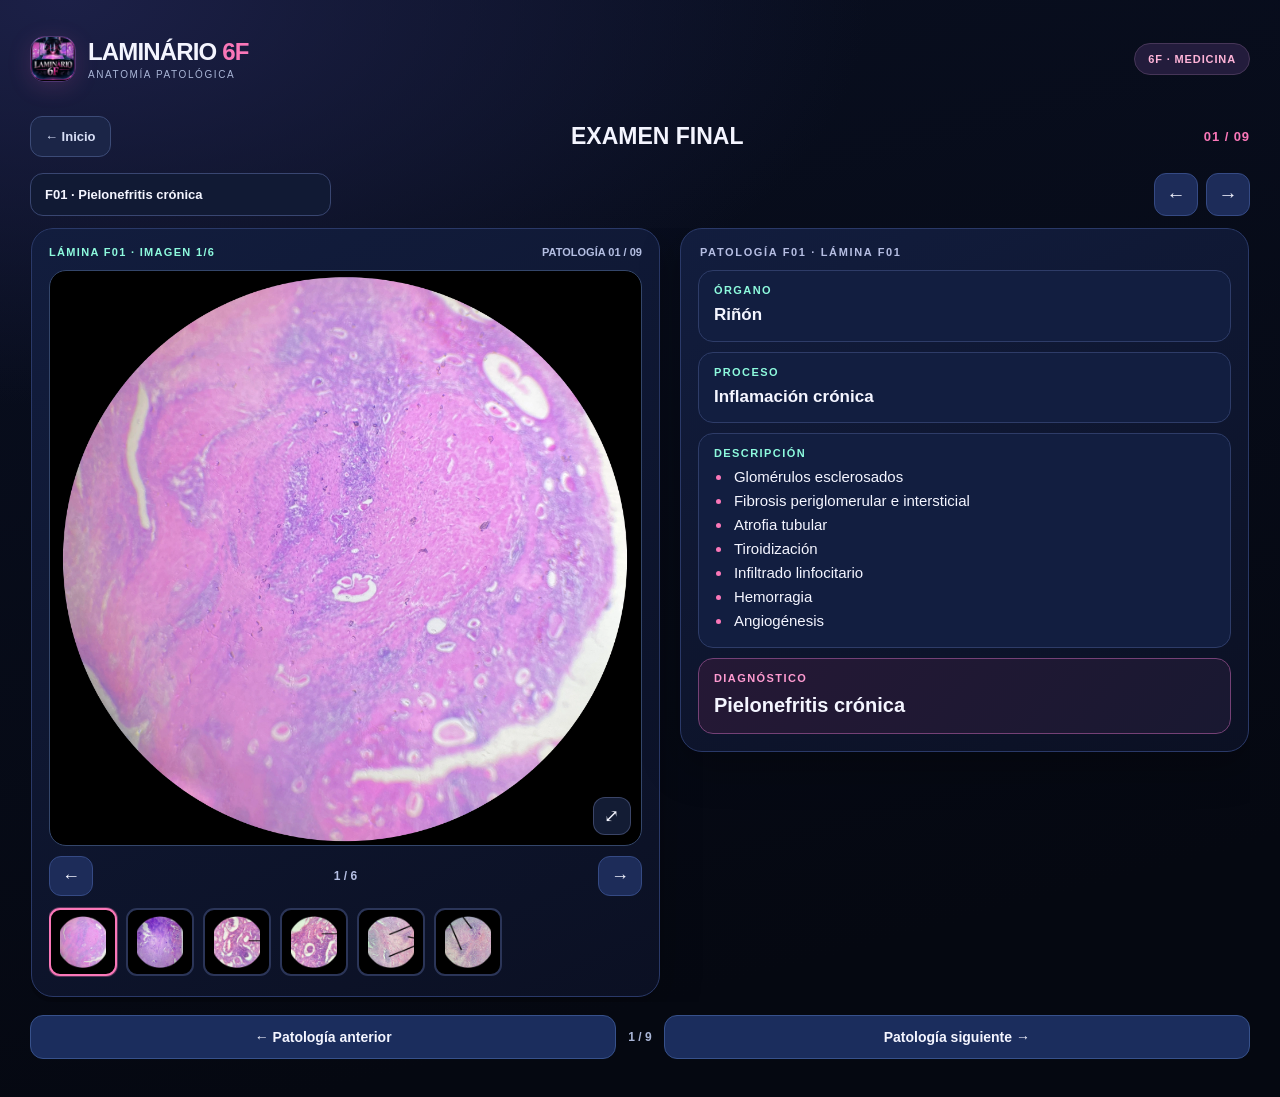
==== commit 3c03759a: "Add files via upload" ====
--- a/final.html
+++ b/final.html
@@ -2,7 +2,7 @@
 
 <html lang="es"><head><title>Laminário 6F — Final</title><meta charset="utf-8"/><meta content="width=device-width,initial-scale=1,viewport-fit=cover" name="viewport"/>
 <meta content="#080d1f" name="theme-color"/><meta content="yes" name="apple-mobile-web-app-capable"/><meta content="black-translucent" name="apple-mobile-web-app-status-bar-style"/><meta content="Laminário 6F" name="apple-mobile-web-app-title"/>
-<link href="./assets/icons/apple-touch-icon.png" rel="apple-touch-icon" sizes="180x180"/><link href="./assets/icons/apple-touch-icon-152.png" rel="apple-touch-icon" sizes="152x152"/><link href="./assets/icons/favicon-32.png" rel="icon" sizes="32x32" type="image/png"/><link href="./manifest.webmanifest" rel="manifest"/><link href="./assets/style.css?v=20261111-final5" rel="stylesheet"/><style>
+<link href="./assets/icons/apple-touch-icon.png" rel="apple-touch-icon" sizes="180x180"/><link href="./assets/icons/apple-touch-icon-152.png" rel="apple-touch-icon" sizes="152x152"/><link href="./assets/icons/favicon-32.png" rel="icon" sizes="32x32" type="image/png"/><link href="./manifest.webmanifest" rel="manifest"/><link href="./assets/style.css?v=20261118-final9" rel="stylesheet"/><style>
 /* Examen Final: omite la pintura de las patologías inactivas. */
 .slide.p2-inactive { visibility: hidden; }
 /* La galería usa la miniatura original, sin modificar el archivo en el servidor. */
@@ -17,10 +17,10 @@
   pointer-events:none; white-space:nowrap;
 }
 
-</style></head><body><div class="shell"><header class="topbar"><a aria-label="Laminário 6F - inicio" class="wordmark" href="./index.html"><img alt="" src="./assets/icons/icon-192.png"/><span><strong>LAMINÁRIO <em>6F</em></strong><span class="sub">Anatomía patológica</span></span></a><span class="micro-tag">6F · MEDICINA</span></header><div class="p2bar"><a class="back" href="./index.html">← Inicio</a><h1 class="slide-title">EXAMEN FINAL</h1><span class="counter" id="counter">01 / 05</span></div>
-<div class="toolbar"><select aria-label="Elegir patología" class="case-select" id="caseSelect"><option value="pielonefritis_cronica">F01 · Pielonefritis crónica</option><option value="nefroblastoma">F02 · Nefroblastoma (tumor de Wilms)</option><option value="bocio_coloide_multinodular">F03 · Bocio coloide multinodular</option><option value="tiroiditis_de_hashimoto">F04 · Tiroiditis de Hashimoto</option><option value="carcinoma_papilar_de_tiroides">F05 · Carcinoma papilar de tiroides</option></select><div class="nav-mini"><button aria-label="Patología anterior" id="prevMini" type="button">←</button><button aria-label="Patología siguiente" id="nextMini" type="button">→</button></div></div>
+</style></head><body><div class="shell"><header class="topbar"><a aria-label="Laminário 6F - inicio" class="wordmark" href="./index.html"><img alt="" src="./assets/icons/icon-192.png"/><span><strong>LAMINÁRIO <em>6F</em></strong><span class="sub">Anatomía patológica</span></span></a><span class="micro-tag">6F · MEDICINA</span></header><div class="p2bar"><a class="back" href="./index.html">← Inicio</a><h1 class="slide-title">EXAMEN FINAL</h1><span class="counter" id="counter">01 / 09</span></div>
+<div class="toolbar"><select aria-label="Elegir patología" class="case-select" id="caseSelect"><option value="pielonefritis_cronica">F01 · Pielonefritis crónica</option><option value="nefroblastoma">F02 · Nefroblastoma (tumor de Wilms)</option><option value="bocio_coloide_multinodular">F03 · Bocio coloide multinodular</option><option value="tiroiditis_de_hashimoto">F04 · Tiroiditis de Hashimoto</option><option value="carcinoma_papilar_de_tiroides">F05 · Carcinoma papilar de tiroides</option><option value="mastitis_granulomatosa">F06 · Mastitis granulomatosa</option><option value="endometriosis_tubarica">F07 · Endometriosis tubárica</option><option value="cistoadenoma_mucinoso_de_ovario">F08 · Cistoadenoma mucinoso de ovario</option><option value="condiloma_acuminado">F09 · Condiloma acuminado</option></select><div class="nav-mini"><button aria-label="Patología anterior" id="prevMini" type="button">←</button><button aria-label="Patología siguiente" id="nextMini" type="button">→</button></div></div>
 <main aria-label="Patologías del examen final" class="deck" id="deck"><article class="slide" data-case="pielonefritis_cronica" data-diagnosis="Pielonefritis crónica" data-images='["./assets/laminas_final/f01_1.webp", "./assets/laminas_final/f01_2.webp", "./assets/laminas_final/f01_3.webp", "./assets/laminas_final/f01_4.webp", "./assets/laminas_final/f01_5.webp", "./assets/laminas_final/f01_6.webp"]' id="case-f01">
-<div class="panel photo-panel"><div class="photo-top"><strong>Lámina F01 · <span class="img-count">IMAGEN 1/6</span></strong><span>PATOLOGÍA 01 / 05</span></div>
+<div class="panel photo-panel"><div class="photo-top"><strong>Lámina F01 · <span class="img-count">IMAGEN 1/6</span></strong><span>PATOLOGÍA 01 / 09</span></div>
 <div class="photo-shell"><img alt="Microfotografía 1: Pielonefritis crónica" class="case-image" data-src="./assets/laminas_final/f01_1.webp" decoding="async" loading="eager"/><button aria-label="Ampliar microfotografía" class="zoom-btn" type="button">⤢</button></div>
 <div class="image-controls"><button aria-label="Imagen anterior" class="img-nav" data-img-prev="" type="button">←</button><div class="img-status">1 / 6</div><button aria-label="Imagen siguiente" class="img-nav" data-img-next="" type="button">→</button></div>
 <nav aria-label="Imágenes de la patología" class="thumbstrip"><button aria-label="Imagen 1" class="thumb active" data-thumb-index="0" type="button"><img alt="" data-src="./assets/laminas_final/thumbs/f01_1.webp" decoding="async" loading="lazy"/></button><button aria-label="Imagen 2" class="thumb" data-thumb-index="1" type="button"><img alt="" data-src="./assets/laminas_final/thumbs/f01_2.webp" decoding="async" loading="lazy"/></button><button aria-label="Imagen 3" class="thumb" data-thumb-index="2" type="button"><img alt="" data-src="./assets/laminas_final/thumbs/f01_3.webp" decoding="async" loading="lazy"/></button><button aria-label="Imagen 4" class="thumb" data-thumb-index="3" type="button"><img alt="" data-src="./assets/laminas_final/thumbs/f01_4.webp" decoding="async" loading="lazy"/></button><button aria-label="Imagen 5" class="thumb" data-thumb-index="4" type="button"><img alt="" data-src="./assets/laminas_final/thumbs/f01_5.webp" decoding="async" loading="lazy"/></button><button aria-label="Imagen 6" class="thumb" data-thumb-index="5" type="button"><img alt="" data-src="./assets/laminas_final/thumbs/f01_6.webp" decoding="async" loading="lazy"/></button></nav></div>
@@ -29,7 +29,7 @@
 <section class="field"><h3>Proceso</h3><p>Inflamación crónica</p></section>
 <section class="field"><h3>Descripción</h3><ul><li>Glomérulos esclerosados</li><li>Fibrosis periglomerular e intersticial</li><li>Atrofia tubular</li><li>Tiroidización</li><li>Infiltrado linfocitario</li><li>Hemorragia</li><li>Angiogénesis</li></ul></section>
 <section class="field diagnosis"><h3>Diagnóstico</h3><p>Pielonefritis crónica</p></section></div></article><article class="slide" data-case="nefroblastoma" data-diagnosis="Nefroblastoma (tumor de Wilms)" data-images='["./assets/laminas_final/f02_1.webp", "./assets/laminas_final/f02_2.webp", "./assets/laminas_final/f02_3.webp", "./assets/laminas_final/f02_4.webp", "./assets/laminas_final/f02_5.webp", "./assets/laminas_final/f02_6.webp", "./assets/laminas_final/f02_7.webp"]' id="case-f02">
-<div class="panel photo-panel"><div class="photo-top"><strong>Lámina F02 · <span class="img-count">IMAGEN 1/7</span></strong><span>PATOLOGÍA 02 / 05</span></div>
+<div class="panel photo-panel"><div class="photo-top"><strong>Lámina F02 · <span class="img-count">IMAGEN 1/7</span></strong><span>PATOLOGÍA 02 / 09</span></div>
 <div class="photo-shell"><img alt="Microfotografía 1: Nefroblastoma (tumor de Wilms)" class="case-image" data-src="./assets/laminas_final/f02_1.webp" decoding="async" loading="eager"/><button aria-label="Ampliar microfotografía" class="zoom-btn" type="button">⤢</button></div>
 <div class="image-controls"><button aria-label="Imagen anterior" class="img-nav" data-img-prev="" type="button">←</button><div class="img-status">1 / 7</div><button aria-label="Imagen siguiente" class="img-nav" data-img-next="" type="button">→</button></div>
 <nav aria-label="Imágenes de la patología" class="thumbstrip"><button aria-label="Imagen 1" class="thumb active" data-thumb-index="0" type="button"><img alt="" data-src="./assets/laminas_final/thumbs/f02_1.webp" decoding="async" loading="lazy"/></button><button aria-label="Imagen 2" class="thumb" data-thumb-index="1" type="button"><img alt="" data-src="./assets/laminas_final/thumbs/f02_2.webp" decoding="async" loading="lazy"/></button><button aria-label="Imagen 3" class="thumb" data-thumb-index="2" type="button"><img alt="" data-src="./assets/laminas_final/thumbs/f02_3.webp" decoding="async" loading="lazy"/></button><button aria-label="Imagen 4" class="thumb" data-thumb-index="3" type="button"><img alt="" data-src="./assets/laminas_final/thumbs/f02_4.webp" decoding="async" loading="lazy"/></button><button aria-label="Imagen 5" class="thumb" data-thumb-index="4" type="button"><img alt="" data-src="./assets/laminas_final/thumbs/f02_5.webp" decoding="async" loading="lazy"/></button><button aria-label="Imagen 6" class="thumb" data-thumb-index="5" type="button"><img alt="" data-src="./assets/laminas_final/thumbs/f02_6.webp" decoding="async" loading="lazy"/></button><button aria-label="Imagen 7" class="thumb" data-thumb-index="6" type="button"><img alt="" data-src="./assets/laminas_final/thumbs/f02_7.webp" decoding="async" loading="lazy"/></button></nav></div>
@@ -38,8 +38,8 @@
 <section class="field"><h3>Proceso</h3><p>Neoplasia maligna</p></section>
 <section class="field"><h3>Descripción</h3><ul><li>Proliferación neoplásica maligna</li><li>Compuesta por tres componentes: blastematoso, epitelial y mesenquimatoso</li></ul></section>
 <section class="field diagnosis"><h3>Diagnóstico</h3><p>Nefroblastoma (tumor de Wilms)</p></section></div></article>
-<article class="slide" data-case="bocio_coloide_multinodular" data-diagnosis="Bocio coloide multinodular" data-images="[&quot;./assets/laminas_final/f03_1.webp&quot;, &quot;./assets/laminas_final/f03_2.webp&quot;, &quot;./assets/laminas_final/f03_3.webp&quot;, &quot;./assets/laminas_final/f03_4.webp&quot;, &quot;./assets/laminas_final/f03_5.webp&quot;]" id="case-f03">
-<div class="panel photo-panel"><div class="photo-top"><strong>Lámina F03 · <span class="img-count">IMAGEN 1/5</span></strong><span>PATOLOGÍA 03 / 05</span></div>
+<article class="slide" data-case="bocio_coloide_multinodular" data-diagnosis="Bocio coloide multinodular" data-images='["./assets/laminas_final/f03_1.webp", "./assets/laminas_final/f03_2.webp", "./assets/laminas_final/f03_3.webp", "./assets/laminas_final/f03_4.webp", "./assets/laminas_final/f03_5.webp"]' id="case-f03">
+<div class="panel photo-panel"><div class="photo-top"><strong>Lámina F03 · <span class="img-count">IMAGEN 1/5</span></strong><span>PATOLOGÍA 03 / 09</span></div>
 <div class="photo-shell"><img alt="Microfotografía 1: Bocio coloide multinodular" class="case-image" data-src="./assets/laminas_final/f03_1.webp" decoding="async" loading="lazy"/><button aria-label="Ampliar microfotografía" class="zoom-btn" type="button">⤢</button></div>
 <div class="image-controls"><button aria-label="Imagen anterior" class="img-nav" data-img-prev="" type="button">←</button><div class="img-status">1 / 5</div><button aria-label="Imagen siguiente" class="img-nav" data-img-next="" type="button">→</button></div>
 <nav aria-label="Imágenes de la patología" class="thumbstrip">
@@ -59,8 +59,8 @@
 <li>Hemorragia</li>
 </ul></section>
 <section class="field diagnosis"><h3>Diagnóstico</h3><p>Bocio coloide multinodular</p></section></div></article>
-<article class="slide" data-case="tiroiditis_de_hashimoto" data-diagnosis="Tiroiditis de Hashimoto" data-images="[&quot;./assets/laminas_final/f04_1.webp&quot;, &quot;./assets/laminas_final/f04_2.webp&quot;, &quot;./assets/laminas_final/f04_3.webp&quot;, &quot;./assets/laminas_final/f04_4.webp&quot;, &quot;./assets/laminas_final/f04_5.webp&quot;, &quot;./assets/laminas_final/f04_6.webp&quot;]" id="case-f04">
-<div class="panel photo-panel"><div class="photo-top"><strong>Lámina F04 · <span class="img-count">IMAGEN 1/6</span></strong><span>PATOLOGÍA 04 / 05</span></div>
+<article class="slide" data-case="tiroiditis_de_hashimoto" data-diagnosis="Tiroiditis de Hashimoto" data-images='["./assets/laminas_final/f04_1.webp", "./assets/laminas_final/f04_2.webp", "./assets/laminas_final/f04_3.webp", "./assets/laminas_final/f04_4.webp", "./assets/laminas_final/f04_5.webp", "./assets/laminas_final/f04_6.webp"]' id="case-f04">
+<div class="panel photo-panel"><div class="photo-top"><strong>Lámina F04 · <span class="img-count">IMAGEN 1/6</span></strong><span>PATOLOGÍA 04 / 09</span></div>
 <div class="photo-shell"><img alt="Microfotografía 1: Tiroiditis de Hashimoto" class="case-image" data-src="./assets/laminas_final/f04_1.webp" decoding="async" loading="lazy"/><button aria-label="Ampliar microfotografía" class="zoom-btn" type="button">⤢</button></div>
 <div class="image-controls"><button aria-label="Imagen anterior" class="img-nav" data-img-prev="" type="button">←</button><div class="img-status">1 / 6</div><button aria-label="Imagen siguiente" class="img-nav" data-img-next="" type="button">→</button></div>
 <nav aria-label="Imágenes de la patología" class="thumbstrip">
@@ -82,8 +82,8 @@
 <li>Presencia de células de Hürthle</li>
 </ul></section>
 <section class="field diagnosis"><h3>Diagnóstico</h3><p>Tiroiditis de Hashimoto</p></section></div></article>
-<article class="slide" data-case="carcinoma_papilar_de_tiroides" data-diagnosis="Carcinoma papilar de tiroides" data-images="[&quot;./assets/laminas_final/f05_1.webp&quot;, &quot;./assets/laminas_final/f05_2.webp&quot;, &quot;./assets/laminas_final/f05_3.webp&quot;, &quot;./assets/laminas_final/f05_4.webp&quot;, &quot;./assets/laminas_final/f05_5.webp&quot;, &quot;./assets/laminas_final/f05_6.webp&quot;, &quot;./assets/laminas_final/f05_7.webp&quot;]" id="case-f05">
-<div class="panel photo-panel"><div class="photo-top"><strong>Lámina F05 · <span class="img-count">IMAGEN 1/7</span></strong><span>PATOLOGÍA 05 / 05</span></div>
+<article class="slide" data-case="carcinoma_papilar_de_tiroides" data-diagnosis="Carcinoma papilar de tiroides" data-images='["./assets/laminas_final/f05_1.webp", "./assets/laminas_final/f05_2.webp", "./assets/laminas_final/f05_3.webp", "./assets/laminas_final/f05_4.webp", "./assets/laminas_final/f05_5.webp", "./assets/laminas_final/f05_6.webp", "./assets/laminas_final/f05_7.webp"]' id="case-f05">
+<div class="panel photo-panel"><div class="photo-top"><strong>Lámina F05 · <span class="img-count">IMAGEN 1/7</span></strong><span>PATOLOGÍA 05 / 09</span></div>
 <div class="photo-shell"><img alt="Microfotografía 1: Carcinoma papilar de tiroides" class="case-image" data-src="./assets/laminas_final/f05_1.webp" decoding="async" loading="lazy"/><button aria-label="Ampliar microfotografía" class="zoom-btn" type="button">⤢</button></div>
 <div class="image-controls"><button aria-label="Imagen anterior" class="img-nav" data-img-prev="" type="button">←</button><div class="img-status">1 / 7</div><button aria-label="Imagen siguiente" class="img-nav" data-img-next="" type="button">→</button></div>
 <nav aria-label="Imágenes de la patología" class="thumbstrip">
@@ -106,8 +106,8 @@
 <li>Presencia de calcificaciones en forma de cuerpos de psamoma</li>
 </ul></section>
 <section class="field diagnosis"><h3>Diagnóstico</h3><p>Carcinoma papilar de tiroides</p></section></div></article>
-</main>
-<div class="bottom-pager"><button id="pagerPrev" type="button">← Patología anterior</button><span class="progress" id="pagerCounter">1 / 5</span><button id="pagerNext" type="button">Patología siguiente →</button></div>
+<article class="slide" data-case="mastitis_granulomatosa" data-diagnosis="Mastitis granulomatosa" data-images='["./assets/laminas_final/f06_1.webp", "./assets/laminas_final/f06_2.webp", "./assets/laminas_final/f06_3.webp", "./assets/laminas_final/f06_4.webp", "./assets/laminas_final/f06_5.webp", "./assets/laminas_final/f06_6.webp"]' id="case-f06"><div class="panel photo-panel"><div class="photo-top"><strong>Lámina F06 · <span class="img-count">IMAGEN 1/6</span></strong><span>PATOLOGÍA 06 / 09</span></div><div class="photo-shell"><img alt="Microfotografía 1: Mastitis granulomatosa" class="case-image" data-src="./assets/laminas_final/f06_1.webp" decoding="async" loading="lazy"/><button aria-label="Ampliar microfotografía" class="zoom-btn" type="button">⤢</button></div><div class="image-controls"><button aria-label="Imagen anterior" class="img-nav" data-img-prev="" type="button">←</button><div class="img-status">1 / 6</div><button aria-label="Imagen siguiente" class="img-nav" data-img-next="" type="button">→</button></div><nav aria-label="Imágenes de la patología" class="thumbstrip"><button aria-label="Imagen 1" class="thumb active" data-thumb-index="0" type="button"><img alt="" data-src="./assets/laminas_final/thumbs/f06_1.webp" decoding="async" loading="lazy"/></button><button aria-label="Imagen 2" class="thumb" data-thumb-index="1" type="button"><img alt="" data-src="./assets/laminas_final/thumbs/f06_2.webp" decoding="async" loading="lazy"/></button><button aria-label="Imagen 3" class="thumb" data-thumb-index="2" type="button"><img alt="" data-src="./assets/laminas_final/thumbs/f06_3.webp" decoding="async" loading="lazy"/></button><button aria-label="Imagen 4" class="thumb" data-thumb-index="3" type="button"><img alt="" data-src="./assets/laminas_final/thumbs/f06_4.webp" decoding="async" loading="lazy"/></button><button aria-label="Imagen 5" class="thumb" data-thumb-index="4" type="button"><img alt="" data-src="./assets/laminas_final/thumbs/f06_5.webp" decoding="async" loading="lazy"/></button><button aria-label="Imagen 6" class="thumb" data-thumb-index="5" type="button"><img alt="" data-src="./assets/laminas_final/thumbs/f06_6.webp" decoding="async" loading="lazy"/></button></nav></div><div class="panel data-panel"><div class="case-tag">PATOLOGÍA F06 · Lámina F06</div><section class="field"><h3>Órgano</h3><p>Glándula mamaria</p></section><section class="field"><h3>Proceso</h3><p>Inflamación crónica granulomatosa</p></section><section class="field"><h3>Descripción</h3><ul><li>Proceso inflamatorio crónico granulomatoso no caseificante</li><li>Compuesto por células epitelioides</li><li>Células gigantes de Langhans</li><li>Halo de linfocitos</li><li>Áreas de abscesos</li></ul></section><section class="field diagnosis"><h3>Diagnóstico</h3><p>Mastitis granulomatosa</p></section></div></article><article class="slide" data-case="endometriosis_tubarica" data-diagnosis="Endometriosis tubárica" data-images='["./assets/laminas_final/f07_1.webp", "./assets/laminas_final/f07_2.webp", "./assets/laminas_final/f07_3.webp", "./assets/laminas_final/f07_4.webp", "./assets/laminas_final/f07_5.webp", "./assets/laminas_final/f07_6.webp"]' id="case-f07"><div class="panel photo-panel"><div class="photo-top"><strong>Lámina F07 · <span class="img-count">IMAGEN 1/6</span></strong><span>PATOLOGÍA 07 / 09</span></div><div class="photo-shell"><img alt="Microfotografía 1: Endometriosis tubárica" class="case-image" data-src="./assets/laminas_final/f07_1.webp" decoding="async" loading="lazy"/><button aria-label="Ampliar microfotografía" class="zoom-btn" type="button">⤢</button></div><div class="image-controls"><button aria-label="Imagen anterior" class="img-nav" data-img-prev="" type="button">←</button><div class="img-status">1 / 6</div><button aria-label="Imagen siguiente" class="img-nav" data-img-next="" type="button">→</button></div><nav aria-label="Imágenes de la patología" class="thumbstrip"><button aria-label="Imagen 1" class="thumb active" data-thumb-index="0" type="button"><img alt="" data-src="./assets/laminas_final/thumbs/f07_1.webp" decoding="async" loading="lazy"/></button><button aria-label="Imagen 2" class="thumb" data-thumb-index="1" type="button"><img alt="" data-src="./assets/laminas_final/thumbs/f07_2.webp" decoding="async" loading="lazy"/></button><button aria-label="Imagen 3" class="thumb" data-thumb-index="2" type="button"><img alt="" data-src="./assets/laminas_final/thumbs/f07_3.webp" decoding="async" loading="lazy"/></button><button aria-label="Imagen 4" class="thumb" data-thumb-index="3" type="button"><img alt="" data-src="./assets/laminas_final/thumbs/f07_4.webp" decoding="async" loading="lazy"/></button><button aria-label="Imagen 5" class="thumb" data-thumb-index="4" type="button"><img alt="" data-src="./assets/laminas_final/thumbs/f07_5.webp" decoding="async" loading="lazy"/></button><button aria-label="Imagen 6" class="thumb" data-thumb-index="5" type="button"><img alt="" data-src="./assets/laminas_final/thumbs/f07_6.webp" decoding="async" loading="lazy"/></button></nav></div><div class="panel data-panel"><div class="case-tag">PATOLOGÍA F07 · Lámina F07</div><section class="field"><h3>Órgano</h3><p>Trompa de Falopio</p></section><section class="field"><h3>Proceso</h3><p>Inflamación crónica</p></section><section class="field"><h3>Descripción</h3><ul><li>Pared tubárica de la trompa</li><li>Con focos de glándulas</li><li>Estroma endometrial</li></ul></section><section class="field diagnosis"><h3>Diagnóstico</h3><p>Endometriosis tubárica</p></section></div></article><article class="slide" data-case="cistoadenoma_mucinoso_de_ovario" data-diagnosis="Cistoadenoma mucinoso de ovario" data-images='["./assets/laminas_final/f08_1.webp", "./assets/laminas_final/f08_2.webp", "./assets/laminas_final/f08_3.webp"]' id="case-f08"><div class="panel photo-panel"><div class="photo-top"><strong>Lámina F08 · <span class="img-count">IMAGEN 1/3</span></strong><span>PATOLOGÍA 08 / 09</span></div><div class="photo-shell"><img alt="Microfotografía 1: Cistoadenoma mucinoso de ovario" class="case-image" data-src="./assets/laminas_final/f08_1.webp" decoding="async" loading="lazy"/><button aria-label="Ampliar microfotografía" class="zoom-btn" type="button">⤢</button></div><div class="image-controls"><button aria-label="Imagen anterior" class="img-nav" data-img-prev="" type="button">←</button><div class="img-status">1 / 3</div><button aria-label="Imagen siguiente" class="img-nav" data-img-next="" type="button">→</button></div><nav aria-label="Imágenes de la patología" class="thumbstrip"><button aria-label="Imagen 1" class="thumb active" data-thumb-index="0" type="button"><img alt="" data-src="./assets/laminas_final/thumbs/f08_1.webp" decoding="async" loading="lazy"/></button><button aria-label="Imagen 2" class="thumb" data-thumb-index="1" type="button"><img alt="" data-src="./assets/laminas_final/thumbs/f08_2.webp" decoding="async" loading="lazy"/></button><button aria-label="Imagen 3" class="thumb" data-thumb-index="2" type="button"><img alt="" data-src="./assets/laminas_final/thumbs/f08_3.webp" decoding="async" loading="lazy"/></button></nav></div><div class="panel data-panel"><div class="case-tag">PATOLOGÍA F08 · Lámina F08</div><section class="field"><h3>Órgano</h3><p>Ovario</p></section><section class="field"><h3>Proceso</h3><p>Neoplasia benigna</p></section><section class="field"><h3>Descripción</h3><ul><li>Formación quística en el estroma ovárico</li><li>Revestida de epitelio cilíndrico mucosecretor</li><li>Componente homogéneo que corresponde a mucosa en la cavidad</li><li>Sin presencia de atipia ni mitosis</li></ul></section><section class="field diagnosis"><h3>Diagnóstico</h3><p>Cistoadenoma mucinoso de ovario</p></section></div></article><article class="slide" data-case="condiloma_acuminado" data-diagnosis="Condiloma acuminado" data-images='["./assets/laminas_final/f09_1.webp", "./assets/laminas_final/f09_2.webp", "./assets/laminas_final/f09_3.webp", "./assets/laminas_final/f09_4.webp", "./assets/laminas_final/f09_5.webp"]' id="case-f09"><div class="panel photo-panel"><div class="photo-top"><strong>Lámina F09 · <span class="img-count">IMAGEN 1/5</span></strong><span>PATOLOGÍA 09 / 09</span></div><div class="photo-shell"><img alt="Microfotografía 1: Condiloma acuminado" class="case-image" data-src="./assets/laminas_final/f09_1.webp" decoding="async" loading="lazy"/><button aria-label="Ampliar microfotografía" class="zoom-btn" type="button">⤢</button></div><div class="image-controls"><button aria-label="Imagen anterior" class="img-nav" data-img-prev="" type="button">←</button><div class="img-status">1 / 5</div><button aria-label="Imagen siguiente" class="img-nav" data-img-next="" type="button">→</button></div><nav aria-label="Imágenes de la patología" class="thumbstrip"><button aria-label="Imagen 1" class="thumb active" data-thumb-index="0" type="button"><img alt="" data-src="./assets/laminas_final/thumbs/f09_1.webp" decoding="async" loading="lazy"/></button><button aria-label="Imagen 2" class="thumb" data-thumb-index="1" type="button"><img alt="" data-src="./assets/laminas_final/thumbs/f09_2.webp" decoding="async" loading="lazy"/></button><button aria-label="Imagen 3" class="thumb" data-thumb-index="2" type="button"><img alt="" data-src="./assets/laminas_final/thumbs/f09_3.webp" decoding="async" loading="lazy"/></button><button aria-label="Imagen 4" class="thumb" data-thumb-index="3" type="button"><img alt="" data-src="./assets/laminas_final/thumbs/f09_4.webp" decoding="async" loading="lazy"/></button><button aria-label="Imagen 5" class="thumb" data-thumb-index="4" type="button"><img alt="" data-src="./assets/laminas_final/thumbs/f09_5.webp" decoding="async" loading="lazy"/></button></nav></div><div class="panel data-panel"><div class="case-tag">PATOLOGÍA F09 · Lámina F09</div><section class="field"><h3>Órgano</h3><p>Piel</p></section><section class="field"><h3>Proceso</h3><p>Neoplasia benigna</p></section><section class="field"><h3>Descripción</h3><ul><li>Hiperplasia del epitelio escamoso, con engrosamiento epitelial</li><li>Acantosis</li><li>Papilomatosis</li><li>Hiperqueratosis</li><li>Presencia de coilocitos típicos</li><li>Membrana basal intacta, indicativa de benignidad</li></ul></section><section class="field diagnosis"><h3>Diagnóstico</h3><p>Condiloma acuminado</p></section></div></article></main>
+<div class="bottom-pager"><button id="pagerPrev" type="button">← Patología anterior</button><span class="progress" id="pagerCounter">1 / 9</span><button id="pagerNext" type="button">Patología siguiente →</button></div>
 </div><div aria-hidden="true" class="lightbox" id="lightbox"><button aria-label="Cerrar" class="lightbox-close" type="button">×</button><img alt="" id="fullImage"/></div><script>(()=>{
 'use strict';
 const deck = document.getElementById('deck');
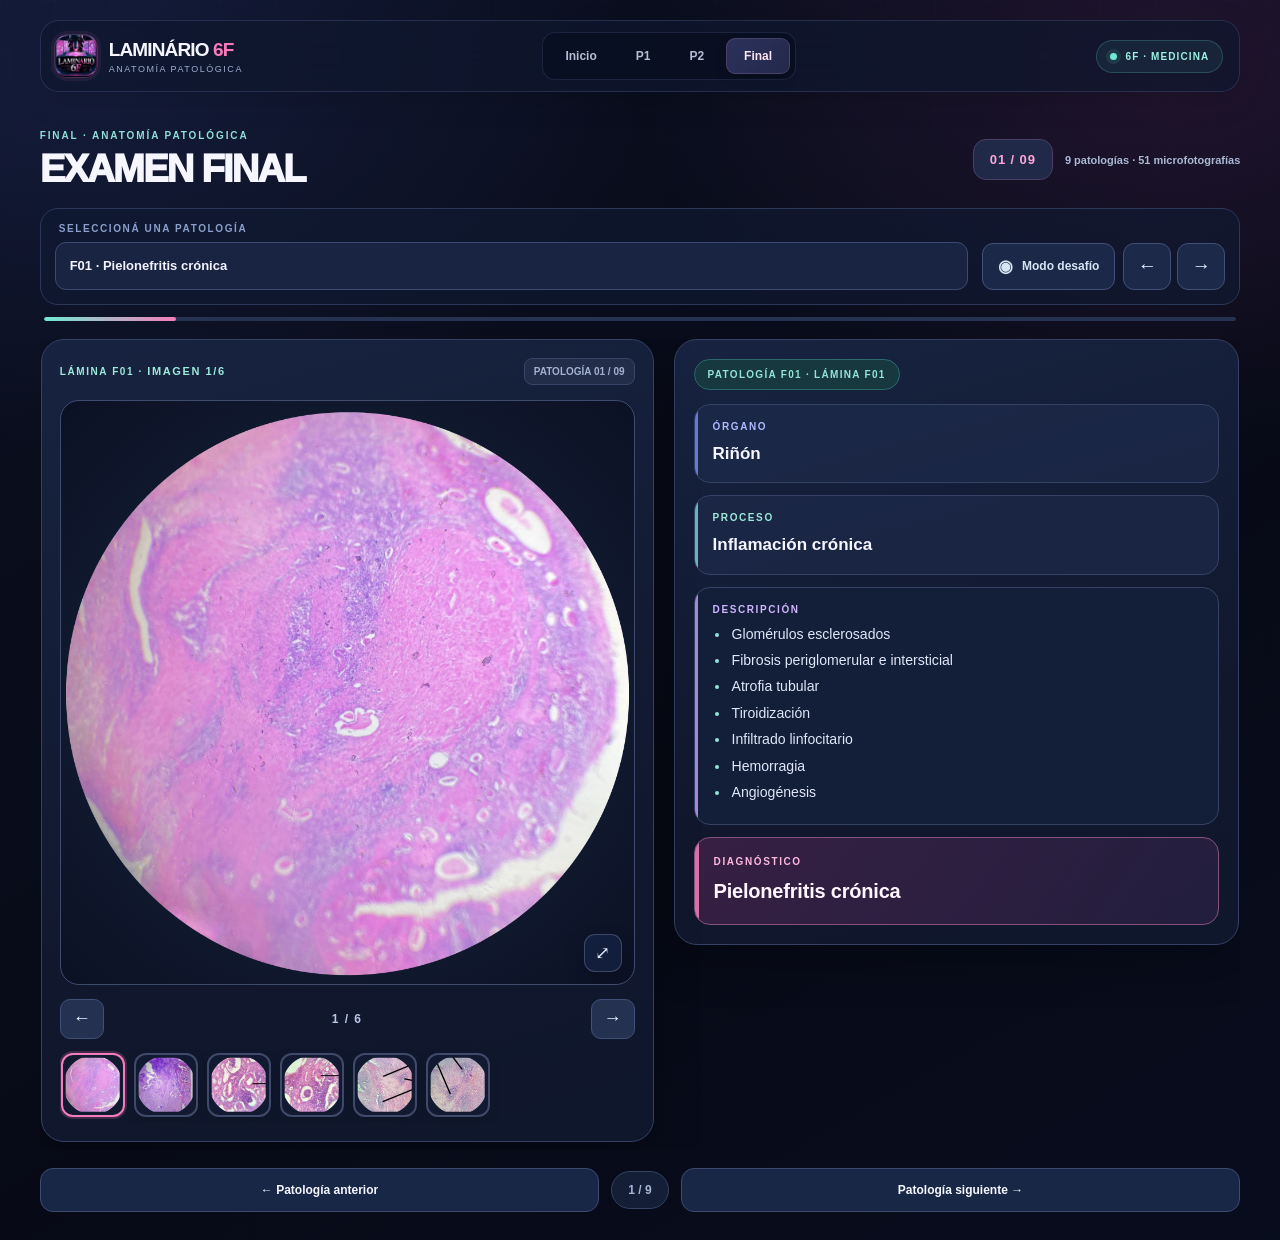
==== commit 8e739966: "Add files via upload" ====
--- a/final.html
+++ b/final.html
@@ -1,7 +1,7 @@
 <!DOCTYPE html>
 
 <html lang="es"><head><title>Laminário 6F — Final</title><meta charset="utf-8"/><meta content="width=device-width,initial-scale=1,viewport-fit=cover" name="viewport"/>
-<meta content="#080d1f" name="theme-color"/><meta content="yes" name="apple-mobile-web-app-capable"/><meta content="black-translucent" name="apple-mobile-web-app-status-bar-style"/><meta content="Laminário 6F" name="apple-mobile-web-app-title"/>
+<meta content="#0a1022" name="theme-color"/><meta content="yes" name="apple-mobile-web-app-capable"/><meta content="black-translucent" name="apple-mobile-web-app-status-bar-style"/><meta content="Laminário 6F" name="apple-mobile-web-app-title"/>
 <link href="./assets/icons/apple-touch-icon.png" rel="apple-touch-icon" sizes="180x180"/><link href="./assets/icons/apple-touch-icon-152.png" rel="apple-touch-icon" sizes="152x152"/><link href="./assets/icons/favicon-32.png" rel="icon" sizes="32x32" type="image/png"/><link href="./manifest.webmanifest" rel="manifest"/><link href="./assets/style.css?v=20261118-final9" rel="stylesheet"/><style>
 /* Examen Final: omite la pintura de las patologías inactivas. */
 .slide.p2-inactive { visibility: hidden; }
@@ -17,8 +17,8 @@
   pointer-events:none; white-space:nowrap;
 }
 
-</style></head><body><div class="shell"><header class="topbar"><a aria-label="Laminário 6F - inicio" class="wordmark" href="./index.html"><img alt="" src="./assets/icons/icon-192.png"/><span><strong>LAMINÁRIO <em>6F</em></strong><span class="sub">Anatomía patológica</span></span></a><span class="micro-tag">6F · MEDICINA</span></header><div class="p2bar"><a class="back" href="./index.html">← Inicio</a><h1 class="slide-title">EXAMEN FINAL</h1><span class="counter" id="counter">01 / 09</span></div>
-<div class="toolbar"><select aria-label="Elegir patología" class="case-select" id="caseSelect"><option value="pielonefritis_cronica">F01 · Pielonefritis crónica</option><option value="nefroblastoma">F02 · Nefroblastoma (tumor de Wilms)</option><option value="bocio_coloide_multinodular">F03 · Bocio coloide multinodular</option><option value="tiroiditis_de_hashimoto">F04 · Tiroiditis de Hashimoto</option><option value="carcinoma_papilar_de_tiroides">F05 · Carcinoma papilar de tiroides</option><option value="mastitis_granulomatosa">F06 · Mastitis granulomatosa</option><option value="endometriosis_tubarica">F07 · Endometriosis tubárica</option><option value="cistoadenoma_mucinoso_de_ovario">F08 · Cistoadenoma mucinoso de ovario</option><option value="condiloma_acuminado">F09 · Condiloma acuminado</option></select><div class="nav-mini"><button aria-label="Patología anterior" id="prevMini" type="button">←</button><button aria-label="Patología siguiente" id="nextMini" type="button">→</button></div></div>
+</style><link href="./assets/chamorro-inspired.css?v=2" rel="stylesheet"/></head><body><div class="shell"><header class="topbar premium-topbar"><a aria-label="Laminário 6F - inicio" class="wordmark" href="./index.html"><img alt="" src="./assets/icons/icon-192.png"/><span><strong>LAMINÁRIO <em>6F</em></strong><span class="sub">Anatomía patológica</span></span></a><nav aria-label="Navegación principal" class="global-nav"><a href="./index.html">Inicio</a><a href="./p1.html">P1</a><a href="./p2.html">P2</a><a aria-current="page" class="active" href="./final.html">Final</a></nav><span class="micro-tag">6F · MEDICINA</span></header><div class="p2bar collection-head"><div class="collection-title-group"><div class="eyebrow">FINAL · ANATOMÍA PATOLÓGICA</div><h1 class="slide-title">EXAMEN FINAL</h1></div><div class="collection-header-side"><span class="counter" id="counter">01 / 09</span><span class="collection-total">9 patologías · 51 microfotografías</span></div></div>
+<div class="toolbar premium-toolbar"><div class="select-area"><label for="caseSelect">SELECCIONÁ UNA PATOLOGÍA</label><select aria-label="Elegir patología" class="case-select" id="caseSelect"><option value="pielonefritis_cronica">F01 · Pielonefritis crónica</option><option value="nefroblastoma">F02 · Nefroblastoma (tumor de Wilms)</option><option value="bocio_coloide_multinodular">F03 · Bocio coloide multinodular</option><option value="tiroiditis_de_hashimoto">F04 · Tiroiditis de Hashimoto</option><option value="carcinoma_papilar_de_tiroides">F05 · Carcinoma papilar de tiroides</option><option value="mastitis_granulomatosa">F06 · Mastitis granulomatosa</option><option value="endometriosis_tubarica">F07 · Endometriosis tubárica</option><option value="cistoadenoma_mucinoso_de_ovario">F08 · Cistoadenoma mucinoso de ovario</option><option value="condiloma_acuminado">F09 · Condiloma acuminado</option></select></div><div class="toolbar-actions"><button aria-pressed="false" class="study-toggle" id="studyToggle" title="Ocultar o mostrar el diagnóstico" type="button"><span aria-hidden="true" class="study-symbol">◉</span><span class="study-label">Modo desafío</span></button><div class="nav-mini"><button aria-label="Patología anterior" id="prevMini" type="button">←</button><button aria-label="Patología siguiente" id="nextMini" type="button">→</button></div></div></div><div aria-label="Progreso en la colección" aria-valuemin="0" aria-valuenow="1" class="case-progress" role="progressbar"><div class="case-progress-bar"></div></div>
 <main aria-label="Patologías del examen final" class="deck" id="deck"><article class="slide" data-case="pielonefritis_cronica" data-diagnosis="Pielonefritis crónica" data-images='["./assets/laminas_final/f01_1.webp", "./assets/laminas_final/f01_2.webp", "./assets/laminas_final/f01_3.webp", "./assets/laminas_final/f01_4.webp", "./assets/laminas_final/f01_5.webp", "./assets/laminas_final/f01_6.webp"]' id="case-f01">
 <div class="panel photo-panel"><div class="photo-top"><strong>Lámina F01 · <span class="img-count">IMAGEN 1/6</span></strong><span>PATOLOGÍA 01 / 09</span></div>
 <div class="photo-shell"><img alt="Microfotografía 1: Pielonefritis crónica" class="case-image" data-src="./assets/laminas_final/f01_1.webp" decoding="async" loading="eager"/><button aria-label="Ampliar microfotografía" class="zoom-btn" type="button">⤢</button></div>
@@ -351,4 +351,4 @@
 const initial=slides.findIndex(s=>'#'+s.id===location.hash);
 requestAnimationFrame(()=>go(initial<0?0:initial,false));
 })();
-</script></body></html>+</script><script defer="True" src="./assets/ui-experience.js?v=2"></script></body></html>
--- a/assets/chamorro-inspired.css
+++ b/assets/chamorro-inspired.css
@@ -0,0 +1,250 @@
+/* Laminário 6F · Interface 2.0
+   Medical learning dashboard, optimized for mobile + iPad + desktop.
+   Non-destructive visual layer over the atlas's existing controls. */
+:root{
+ --bg:#080b16;--base:#0c1226;--surface:#121932;--surface2:#151e3c;
+ --stroke:#303c60;--text:#f6f6ff;--muted:#aab3cf;
+ --pink:#fb79bc;--pink2:#f259aa;--mint:#71e9d4;--gold:#ffce8e;
+ --rose-shade:rgba(250,112,183,.17);--teal-shade:rgba(99,226,209,.13);
+ --radius:24px;
+}
+html{scroll-behavior:smooth}
+body{
+ background:
+  radial-gradient(ellipse 55% 40% at 92% 5%,rgba(180,71,167,.14),transparent 77%),
+  radial-gradient(ellipse 57% 40% at 7% 5%,rgba(62,83,178,.19),transparent 78%),
+  linear-gradient(150deg,#0b1021 0%,#070a16 62%,#080d1e 100%);
+ min-height:100svh; color:var(--text); font-feature-settings:"ss01" on;
+}
+body::before{
+ content:"";position:fixed;inset:0;z-index:-1;pointer-events:none;opacity:.13;
+ background-image:linear-gradient(to right,rgba(178,187,233,.12) 1px,transparent 1px),linear-gradient(to bottom,rgba(178,187,233,.12) 1px,transparent 1px);
+ background-size:55px 55px; mask-image:linear-gradient(to bottom,#000,transparent 70%);
+}
+.shell{max-width:1430px;padding:20px clamp(16px,3.1vw,46px) max(28px,env(safe-area-inset-bottom))}
+/* Global navigation */
+.topbar.premium-topbar{
+ min-height:70px;padding:11px 16px 11px 13px;margin:0 0 clamp(22px,3vw,38px);
+ background:rgba(16,23,46,.74);border:1px solid rgba(114,131,185,.23);
+ border-radius:19px;box-shadow:0 8px 32px rgba(0,0,0,.13);backdrop-filter:blur(16px);
+ -webkit-backdrop-filter:blur(16px);
+}
+.wordmark{gap:11px;flex-shrink:0}.wordmark img{width:44px;height:44px;border-radius:13px;border:1px solid #a66a9e55;box-shadow:0 0 0 3px rgba(250,114,186,.07)}
+.wordmark strong{font-size:19px;letter-spacing:-.045em}.wordmark strong em{color:var(--pink)}
+.wordmark .sub{font-size:9px;letter-spacing:.17em;color:#9faece}
+.global-nav{display:flex;align-items:center;gap:5px;padding:5px;border:1px solid rgba(97,112,165,.22);border-radius:13px;background:#080e20a6}
+.global-nav a{padding:10px 17px;color:#b5bdd7;font-size:12px;font-weight:800;border-radius:9px;white-space:nowrap;transition:background .18s,color .18s,box-shadow .18s}
+.global-nav a:hover{background:#253456;color:white}
+.global-nav a.active{background:linear-gradient(135deg,#2c315b,#22294b);color:#ffe4f2;border:1px solid #9b649554;box-shadow:0 5px 12px #0002}
+.micro-tag{display:inline-flex;align-items:center;gap:9px;background:rgba(96,228,206,.075);border:1px solid rgba(106,236,211,.21);color:#9cf1e2;font-size:10px;letter-spacing:.11em;padding:10px 13px}
+.micro-tag::before{content:"";width:7px;height:7px;border-radius:50%;background:var(--mint);box-shadow:0 0 0 4px rgba(110,232,207,.10)}
+/* Home */
+.home-dashboard{padding:0 0 30px}
+.hero-stage{display:grid;grid-template-columns:minmax(0,1.04fr) minmax(350px,.96fr);gap:clamp(28px,4.5vw,68px);align-items:center;padding:clamp(13px,2vw,26px) 0 clamp(26px,3.5vw,48px);min-height:520px}
+.hero-content{position:relative;z-index:1}
+.intro-pill{display:inline-flex;align-items:center;gap:10px;border-radius:99px;background:rgba(105,226,209,.09);border:1px solid rgba(105,226,209,.22);padding:10px 14px;font-size:10px;font-weight:900;color:#9cefe4;letter-spacing:.16em}
+.intro-pill .spark{font-size:14px;color:#a5f5e6}
+.hero-content h1{font-size:clamp(47px,5.4vw,78px);letter-spacing:-.066em;line-height:1.06;margin:26px 0 20px;font-weight:900;max-width:740px}
+.hero-content h1 .gradient-text{background:linear-gradient(95deg,#ffd2eb 0%,#f97dbd 42%,#b7a4ff 100%);background-clip:text;-webkit-background-clip:text;color:transparent}
+.hero-description{max-width:545px;font-size:clamp(15px,1.3vw,18px);line-height:1.68;color:#acb6d2;margin:0}
+.hero-actions{display:flex;align-items:center;gap:13px;flex-wrap:wrap;margin-top:30px}
+.action-main,.action-secondary{display:inline-flex;align-items:center;gap:12px;justify-content:center;border-radius:13px;font-weight:850;font-size:13px;padding:15px 19px;transition:transform .18s,box-shadow .18s,border-color .18s}
+.action-main{background:linear-gradient(135deg,#ff90c8,#ef62ab);color:#231226;box-shadow:0 12px 35px rgba(245,106,176,.25)}
+.action-main:hover{transform:translateY(-3px);box-shadow:0 17px 40px rgba(245,106,176,.33)}
+.action-secondary{border:1px solid #445071;background:#141e3a;color:#e4e9ff}
+.action-secondary:hover{transform:translateY(-3px);border-color:#94a3cc}
+.action-arrow{display:inline-grid;place-items:center;width:23px;height:23px;background:#1a132326;border-radius:8px;font-size:15px}
+.hero-metrics{display:flex;gap:0;margin-top:35px;flex-wrap:wrap}
+.metric{min-width:108px;padding:0 23px;border-left:1px solid rgba(132,150,194,.23)}
+.metric:first-child{padding-left:0;border-left:0}
+.metric strong{display:block;font-size:clamp(25px,2.1vw,32px);letter-spacing:-.055em;font-weight:900;line-height:1.15}
+.metric span{display:block;margin-top:5px;font-size:11px;font-weight:650;color:#9aa9c8}
+.hero-visual{position:relative;isolation:isolate;padding:26px 20px 20px;max-width:600px;width:100%;justify-self:end}
+.hero-visual::before{content:"";position:absolute;z-index:-1;inset:-9% -2% -7%;background:radial-gradient(ellipse at 50% 43%,rgba(180,92,204,.24),transparent 66%);filter:blur(25px)}
+.vision-card{position:relative;background:linear-gradient(150deg,#1a2548 0%,#0f1730 75%);border:1px solid rgba(173,137,202,.29);border-radius:28px;padding:21px;box-shadow:0 30px 80px rgba(0,0,0,.35),inset 0 1px 0 #ffffff13;overflow:hidden}
+.vision-top{display:flex;justify-content:space-between;align-items:center;gap:8px;color:#b8c4e4;font-weight:850;letter-spacing:.13em;font-size:10px}
+.vision-top .vision-live{color:#8ff3df;letter-spacing:.075em;display:flex;align-items:center;gap:7px}
+.vision-live::before{content:"";height:6px;width:6px;border-radius:50%;background:#79ecca}
+.vision-window{position:relative;display:grid;place-items:center;margin:16px 0 15px;min-height:330px;border-radius:19px;background:radial-gradient(circle at 50% 44%,#202d50,#0b1327 75%);overflow:hidden;border:1px solid rgba(100,123,177,.25)}
+.vision-window::after{content:"";position:absolute;inset:14px;border-radius:50%;border:1px dashed rgba(255,255,255,.11);pointer-events:none}
+.vision-window img{width:min(97%,390px);aspect-ratio:1;object-fit:contain;filter:drop-shadow(0 10px 24px rgba(0,0,0,.24))}
+.scan-cross{position:absolute;inset:0;pointer-events:none}
+.scan-cross::before,.scan-cross::after{content:"";position:absolute;background:rgba(160,239,230,.16)}
+.scan-cross::before{height:1px;width:80%;top:50%;left:10%}.scan-cross::after{width:1px;height:80%;top:10%;left:50%}
+.vision-bottom{display:flex;justify-content:space-between;align-items:center;gap:12px}
+.vision-label{font-size:12px;font-weight:850;letter-spacing:.005em}.vision-sub{font-size:10px;margin-top:5px;color:#91a2c8}
+.vision-chip{border:1px solid #d177b45a;background:#d177b415;color:#ffd6ec;border-radius:8px;padding:8px 10px;font-size:10px;font-weight:850}
+.floating-note{position:absolute;z-index:2;right:-9px;top:50%;transform:translateY(-50%);border:1px solid #f5aad03d;border-radius:13px;padding:11px 13px;background:#202445ee;box-shadow:0 15px 30px #0006;display:flex;align-items:center;gap:10px;backdrop-filter:blur(12px)}
+.floating-note .dot{background:rgba(251,123,188,.16);color:var(--pink);width:30px;height:30px;border-radius:10px;display:grid;place-items:center;font-size:17px}
+.floating-note strong{display:block;font-size:11px}.floating-note small{display:block;margin-top:3px;color:#9caecc;font-size:9px}
+.section-heading{display:flex;align-items:end;justify-content:space-between;gap:16px;margin:0 0 20px}
+.section-heading .overline{font-size:10px;font-weight:950;color:var(--mint);letter-spacing:.19em}
+.section-heading h2{font-size:clamp(26px,3vw,38px);font-weight:890;letter-spacing:-.05em;margin:7px 0 0}
+.section-heading p{color:#99a9c9;font-size:13px;margin:0 0 4px;max-width:300px;text-align:right;line-height:1.5}
+.collection-grid{display:grid;grid-template-columns:repeat(3,minmax(0,1fr));gap:15px}
+.collection-card{position:relative;min-width:0;display:flex;flex-direction:column;justify-content:space-between;min-height:300px;border:1px solid #344164;border-radius:23px;padding:22px 22px 20px;background:linear-gradient(145deg,rgba(25,35,69,.96),rgba(12,18,39,.99));overflow:hidden;box-shadow:0 12px 36px #0002;isolation:isolate;transition:transform .2s,border-color .2s,box-shadow .2s}
+.collection-card::before{content:"";position:absolute;inset:0;z-index:-2;background:radial-gradient(circle at 100% 13%,var(--glow,rgba(251,114,181,.16)),transparent 57%)}
+.collection-card:hover{transform:translateY(-5px);border-color:var(--accent);box-shadow:0 22px 46px #0005}
+.collection-card.p1-card{--accent:#97a9ff;--glow:#6f88fc28}.collection-card.p2-card{--accent:#6fe2cf;--glow:#58dbbe25}.collection-card.final-card{--accent:#f88ac5;--glow:#ff8fc22b}
+.collection-card .collection-photo{position:absolute;width:202px;height:202px;right:-64px;top:52px;object-fit:contain;border-radius:50%;opacity:.72;filter:drop-shadow(0 12px 25px #0005);z-index:-1;transition:transform .3s,opacity .3s}
+.collection-card:hover .collection-photo{transform:scale(1.07) rotate(4deg);opacity:.98}
+.collection-card .topline{display:flex;align-items:center;justify-content:space-between;gap:8px}
+.collection-card .label{display:inline-flex;border-radius:99px;border:1px solid #7a8ab055;background:#202b49a3;padding:8px 11px;letter-spacing:.12em;font-size:10px;font-weight:900;color:#cbd3ed}
+.collection-card .go-arrow{display:grid;place-items:center;border-radius:50%;width:33px;height:33px;background:#263456;color:#d9e5ff;font-weight:850;transition:background .18s}
+.collection-card:hover .go-arrow{background:var(--accent);color:#11172d}
+.collection-card .collection-bottom{z-index:1;max-width:80%}
+.collection-card .collection-no{font-size:clamp(39px,4.1vw,56px);font-weight:950;letter-spacing:-.07em;line-height:1;color:var(--accent)}
+.collection-card h3{font-size:19px;letter-spacing:-.035em;margin:9px 0 11px}
+.collection-card .collection-count{display:flex;gap:9px;flex-wrap:wrap;font-size:11px;font-weight:650;color:#aebade}
+.collection-count span{background:#0c1226a3;border:1px solid #38436599;padding:6px 9px;border-radius:8px}
+.tips-band{display:flex;justify-content:space-between;align-items:center;gap:20px;border:1px solid #344166;border-radius:20px;padding:22px 25px;background:linear-gradient(110deg,#171e3a,#101a31);margin-top:18px}
+.tips-band .tip-left{display:flex;align-items:center;gap:15px}.tips-band .tip-icon{width:43px;height:43px;display:grid;place-items:center;border-radius:13px;background:#2a3558;color:#98eadd;font-size:22px}
+.tips-band strong{font-size:14px}.tips-band p{font-size:12px;color:#a5b2d1;line-height:1.5;margin:5px 0 0}
+.tip-side{display:flex;align-items:center;gap:8px;font-size:11px;font-weight:750;color:#9ee8dc;white-space:nowrap}
+.app-footer{display:flex;justify-content:space-between;gap:12px;align-items:center;border-top:1px solid #273454;margin-top:25px;padding:19px 5px;color:#8594b5;font-size:11px}
+/* Case views */
+.p2bar.collection-head{display:grid;grid-template-columns:1fr auto;gap:12px;align-items:center;margin-bottom:18px}
+.collection-head .back{display:none}
+.collection-title-group .eyebrow{display:block;color:#8fdfd6;letter-spacing:.19em;font-size:10px;font-weight:900;margin-bottom:8px}
+.collection-head .slide-title{text-align:left;font-weight:920;letter-spacing:-.05em;font-size:clamp(28px,3vw,44px);line-height:1.06}
+.collection-header-side{display:flex;align-items:center;gap:12px}
+.collection-head .counter{background:#202947;padding:12px 16px;border:1px solid #4b3e69;border-radius:13px;font-weight:900;color:#fda5d4;font-size:13px}
+.collection-total{display:block;color:#aab9d5;font-size:11px;font-weight:750;text-align:right;line-height:1.5}
+.toolbar.premium-toolbar{display:grid;grid-template-columns:minmax(0,1fr) auto;gap:14px;align-items:end;flex-wrap:nowrap;margin-bottom:12px;background:#111a32b3;border:1px solid #2c385a;border-radius:18px;padding:14px}
+.select-area{min-width:0;display:flex;flex-direction:column;gap:8px}
+.select-area label{font-size:10px;font-weight:900;color:#8c9fcb;letter-spacing:.16em;padding-left:4px}
+.case-select{width:100%;max-width:none;background:#192442;border:1px solid #3c4a72;border-radius:11px;height:48px;padding:12px 35px 12px 14px;font-weight:800;font-size:13px;color:#f2f3ff}
+.case-select:hover{border-color:#a783c0}
+.toolbar-actions{display:flex;align-items:center;gap:8px}
+.study-toggle{display:inline-flex;align-items:center;justify-content:center;gap:9px;white-space:nowrap;min-height:47px;padding:0 15px;border-radius:11px;border:1px solid #42517a;color:#d7e4f3;background:#1c2847;font-weight:780;font-size:12px;transition:background .2s,border-color .2s}
+.study-toggle:hover,.study-toggle[aria-pressed="true"]{border-color:#6edacb;color:#a5f2e4;background:#143b42}
+.study-toggle .study-symbol{font-size:17px;line-height:1}
+.nav-mini{display:inline-flex;gap:6px}
+.nav-mini button{height:47px;width:48px;background:#1d2948;border:1px solid #405077;color:#e9efff;border-radius:11px;transition:background .18s,border-color .18s}
+.nav-mini button:hover{background:#2b3c64;border-color:#9dadda}
+.case-progress{height:4px;background:#253252;border-radius:99px;overflow:hidden;margin:0 4px 18px}
+.case-progress-bar{height:100%;width:9%;background:linear-gradient(90deg,#6fe9d2,#f57db9);border-radius:99px;transition:width .27s ease}
+.deck{border-radius:0;overflow-x:hidden}
+.slide{gap:20px;padding:0 1px 8px;grid-template-columns:minmax(0,1.04fr) minmax(0,.96fr)}
+.panel{background:linear-gradient(165deg,#172340,#11182e 65%,#0f172c);border:1px solid #354265;box-shadow:0 16px 46px #0004;border-radius:23px;padding:18px}
+.photo-panel{position:relative}
+.photo-top{margin-bottom:15px}
+.photo-top strong{color:#9deada;font-size:10px;letter-spacing:.16em}
+.photo-top>span{color:#a4b0d0;border-radius:8px;border:1px solid #384465;background:#222d4a;padding:7px 9px;font-size:10px}
+.photo-shell{background:radial-gradient(circle at center,#253354,#10182e 68%,#0b1124);border:1px solid #3f4c70;border-radius:19px;height:clamp(360px,55svh,590px)}
+.photo-shell img{clip-path:inset(3px round 6px)}
+.zoom-btn{border:1px solid #8894b759;border-radius:11px;background:#152141d9;color:#e4eaff;box-shadow:0 7px 20px #0003;right:12px;bottom:12px}
+.zoom-btn:hover{background:#35466c}
+.image-controls{margin-top:14px;gap:12px}
+.img-nav{border:1px solid #405078;background:#243150;border-radius:10px;color:#f0f3ff}
+.img-nav:hover{border-color:#f088c2;background:#2b3356}
+.img-status{font-size:12px;color:#b9c7e7;letter-spacing:.12em}
+.thumbstrip{gap:9px;padding:14px 1px 6px;scrollbar-width:thin;scrollbar-color:#54658c transparent}
+.thumb{flex:0 0 64px;width:64px;height:64px;background:#111a31;border:2px solid #3f4969;border-radius:12px;padding:0;transition:border-color .18s,transform .18s,box-shadow .18s;box-shadow:0 5px 12px #0002}
+.thumb img{width:100%;height:100%;object-fit:contain}
+.thumb:hover{transform:translateY(-2px);border-color:#9b8dcc}
+.thumb.active{border-color:#f47dbb;box-shadow:0 0 0 2px rgba(245,115,182,.2)}
+.data-panel{gap:12px;padding:19px}
+.case-tag{color:#93e4d6;background:#16383e;border:1px solid #2a6a6b;border-radius:999px;letter-spacing:.13em;padding:9px 13px;font-size:10px;width:fit-content;margin-bottom:2px}
+.field{position:relative;border:1px solid #354265;background:rgba(31,43,77,.66);border-radius:16px;padding:16px 18px;overflow:hidden}
+.field::before{content:"";height:100%;width:3px;position:absolute;left:0;top:0;background:#7c8cff;opacity:.8}
+.field h3{font-size:10px;color:#aebaff;margin:0 0 9px;font-weight:900;letter-spacing:.16em}
+.field p{font-size:clamp(14px,1.35vw,17px);font-weight:750;color:#f4f5ff;line-height:1.5}
+.field ul{padding-left:17px;margin:0}
+.field li{line-height:1.52;font-size:clamp(13px,1.1vw,15px);margin:5px 0;color:#e0e7f8}
+.field li::marker{color:#8ce8db}
+.data-panel .field:nth-of-type(2)::before{background:#75ddd3}
+.data-panel .field:nth-of-type(2) h3{color:#9ce9d9}
+.data-panel .field:nth-of-type(3){background:rgba(20,32,59,.86)}
+.data-panel .field:nth-of-type(3)::before{background:#c8a4ff}
+.data-panel .field:nth-of-type(3) h3{color:#d0b5ff}
+.field.diagnosis{margin-top:auto;background:linear-gradient(125deg,rgba(86,38,85,.55),rgba(39,32,65,.84));border:1px solid #86517e;padding:18px 19px}
+.field.diagnosis::before{background:#ff86c4;width:4px}
+.field.diagnosis h3{color:#ffb8dd}
+.field.diagnosis p{color:#fff6fd;font-size:clamp(16px,1.7vw,20px);letter-spacing:-.01em}
+.reveal-answer{display:none;margin-top:7px;padding:11px 15px;border:1px solid #ee9bcf;border-radius:10px;background:#462c57;color:#ffdbec;font-weight:820;font-size:12px}
+.challenge-mode .diagnosis:not(.is-revealed) p{display:none}
+.challenge-mode .diagnosis .reveal-answer{display:inline-flex;align-items:center;gap:8px}
+.challenge-mode .diagnosis:not(.is-revealed){background:linear-gradient(135deg,#183e45,#1c3245);border-color:#4c9a99}
+.challenge-mode .diagnosis:not(.is-revealed)::before{background:#6ce9d3}
+.challenge-mode .diagnosis:not(.is-revealed) h3{color:#b5f8e8}
+.bottom-pager{padding:18px 0 0;gap:12px}
+.bottom-pager button{background:#192746;border:1px solid #3e4a70;border-radius:13px;padding:14px 18px;font-size:12px;transition:border-color .2s,background .2s}
+.bottom-pager button:hover{border-color:#f790c6;background:#283657}
+.bottom-pager .progress{color:#a4b4d3;border:1px solid #354263;background:#141e36;padding:11px 16px;border-radius:99px}
+.lightbox{background:#050813f5;backdrop-filter:blur(12px)}
+.lightbox img{background:radial-gradient(circle,#1a2748,#070b17);border:1px solid #3a4a70;border-radius:18px}
+.lightbox-close{border-color:#7486a9;background:#24304e}
+@media(min-width:1250px){.photo-shell{height:min(65svh,630px)}}
+@media(max-width:1100px){.hero-stage{grid-template-columns:1fr 1fr;gap:15px}.hero-content h1{font-size:clamp(43px,5.5vw,63px)}.vision-window{min-height:260px}.vision-window img{width:min(96%,320px)}.global-nav a{padding:10px 12px}.micro-tag{display:none}.slide{gap:13px}.toolbar.premium-toolbar{gap:8px}}
+@media(max-width:810px){
+ .shell{padding:13px 15px 25px}
+ .topbar.premium-topbar{display:grid;grid-template-columns:1fr auto;gap:8px 10px;padding:11px 13px;margin-bottom:18px}
+ .global-nav{grid-column:1/-1;justify-content:space-between;width:100%;background:#0d162abf}
+ .global-nav a{flex:1;text-align:center;padding:10px 8px}
+ .micro-tag{display:inline-flex;justify-self:end;font-size:9px}
+ .hero-stage{grid-template-columns:1fr;min-height:0;padding:8px 0 25px;gap:8px}
+ .hero-content h1{font-size:clamp(39px,6vw,60px);margin:19px 0}
+ .hero-description{max-width:620px}
+ .hero-visual{max-width:650px;margin:0 auto;padding:22px 0 0}
+ .vision-card{display:grid;grid-template-columns:180px 1fr;gap:14px;padding:14px}
+ .vision-top{grid-column:1/-1}
+ .vision-window{min-height:190px;margin:0}.vision-window img{width:185px}
+ .vision-bottom{align-items:center}
+ .floating-note{right:6px;top:25%;transform:none}
+ .collection-grid{gap:10px}
+ .collection-card{padding:17px;min-height:275px}
+ .collection-card .collection-photo{width:165px;height:165px;right:-74px;top:60px}
+ .slide{display:flex;flex-direction:column;gap:12px}
+ .slide>.panel{width:100%}
+ .photo-shell{height:clamp(320px,52svh,540px)}
+ .data-panel{display:grid;grid-template-columns:repeat(2,minmax(0,1fr))}
+ .case-tag{grid-column:1/-1}
+ .data-panel .field:nth-of-type(3),.field.diagnosis{grid-column:1/-1}
+ .data-panel .field:nth-of-type(3){min-height:110px}
+}
+@media(max-width:580px){
+ .shell{padding:10px 11px max(20px,env(safe-area-inset-bottom))}
+ .topbar.premium-topbar{border-radius:16px;padding:9px 10px 10px;margin-bottom:20px;grid-template-columns:1fr auto}
+ .wordmark img{width:39px;height:39px;border-radius:11px}.wordmark strong{font-size:17px}.wordmark .sub{font-size:8.5px}
+ .micro-tag{font-size:9px;padding:7px 9px;gap:6px}.micro-tag::before{width:5px;height:5px}
+ .global-nav{gap:3px;padding:4px;border-radius:10px}
+ .global-nav a{font-size:11px;padding:9px 4px}
+ .hero-content h1{font-size:clamp(39px,10.2vw,52px);line-height:1.09;margin:18px 0 16px}
+ .intro-pill{font-size:9px;letter-spacing:.11em;padding:9px 11px}
+ .hero-description{font-size:14px;line-height:1.6}
+ .hero-actions{margin-top:21px;gap:9px}.action-main,.action-secondary{padding:13px 12px;font-size:11px;gap:7px}
+ .hero-metrics{margin-top:23px;gap:0}.metric{min-width:100px;padding:0 16px}.metric strong{font-size:25px}.metric span{font-size:10px}
+ .hero-visual{padding-top:16px}.vision-card{grid-template-columns:1fr;padding:14px;border-radius:19px}
+ .vision-top{grid-column:1}.vision-window{min-height:270px;margin:3px 0 2px}.vision-window img{width:min(98%,292px)}
+ .vision-bottom{display:flex}.floating-note{right:-3px;top:38%;padding:8px}.floating-note .dot{width:26px;height:26px}.floating-note strong{font-size:10px}.floating-note small{font-size:9px}
+ .section-heading{margin:7px 0 14px;align-items:start}.section-heading h2{font-size:27px}.section-heading p{display:none}
+ .collection-grid{grid-template-columns:1fr;gap:11px}
+ .collection-card{min-height:196px;padding:18px 18px 16px;border-radius:18px}
+ .collection-card .collection-photo{width:170px;height:170px;right:-25px;top:22px;opacity:.7}
+ .collection-card .collection-bottom{max-width:73%}.collection-card .collection-no{font-size:36px}.collection-card h3{font-size:17px;margin:6px 0 8px}
+ .collection-card .collection-count{font-size:10px;gap:5px}.collection-count span{padding:5px 7px}
+ .tips-band{padding:16px;gap:10px}.tips-band .tip-icon{display:none}.tip-side{display:none}
+ .app-footer{font-size:10px;flex-direction:column;gap:5px;align-items:start}
+ .p2bar.collection-head{grid-template-columns:1fr auto;margin:0 0 14px;gap:8px}
+ .collection-head .slide-title{font-size:28px}.collection-title-group .eyebrow{font-size:9px;margin-bottom:6px}
+ .collection-head .counter{padding:10px 11px;border-radius:11px;font-size:12px}.collection-total{font-size:9px;margin-top:5px}
+ .toolbar.premium-toolbar{display:grid;grid-template-columns:1fr;gap:10px;padding:11px;border-radius:15px}
+ .select-area label{font-size:9px}.case-select{font-size:12px;height:45px;padding:11px 28px 11px 12px;width:100%;max-width:100%}
+ .toolbar-actions{display:flex;justify-content:space-between}.study-toggle{min-height:43px;flex:1;font-size:11px}.nav-mini button{height:43px;width:44px}
+ .case-progress{margin-bottom:13px}
+ .slide>.panel{border-radius:17px}
+ .panel{padding:11px}
+ .photo-top{margin-bottom:9px}.photo-top strong{font-size:9px}.photo-top>span{font-size:9px;padding:6px 7px}
+ .photo-shell{height:clamp(258px,42svh,400px);border-radius:13px}
+ .image-controls{margin-top:10px}.img-nav{height:38px}
+ .thumbstrip{gap:7px;padding:11px 0 4px}.thumb{flex:0 0 55px;width:55px;height:55px;border-radius:10px}
+ .data-panel{gap:8px;padding:11px;grid-template-columns:1fr}
+ .case-tag{grid-column:1;font-size:9px;padding:8px 10px}
+ .field{padding:12px 13px;border-radius:12px}.field h3{font-size:9px;margin-bottom:6px}.field p{font-size:14px}.field li{font-size:13px;margin:3px 0;line-height:1.42}
+ .data-panel .field:nth-of-type(3),.field.diagnosis{grid-column:1}.data-panel .field:nth-of-type(3){min-height:0}
+ .field.diagnosis{padding:14px 15px}.field.diagnosis p{font-size:17px}
+ .bottom-pager{gap:7px;padding-top:10px}.bottom-pager button{padding:12px 9px;font-size:11px}.bottom-pager .progress{font-size:10px;padding:9px 11px}
+}
+@media(max-width:345px){.micro-tag{display:none}.action-main,.action-secondary{font-size:10px}.hero-metrics .metric{min-width:92px}.collection-head .slide-title{font-size:24px}.collection-count{gap:4px}}
+@media(prefers-reduced-motion:reduce){.collection-card,.collection-card .collection-photo,.action-main,.action-secondary,.case-progress-bar{transition:none!important}}
